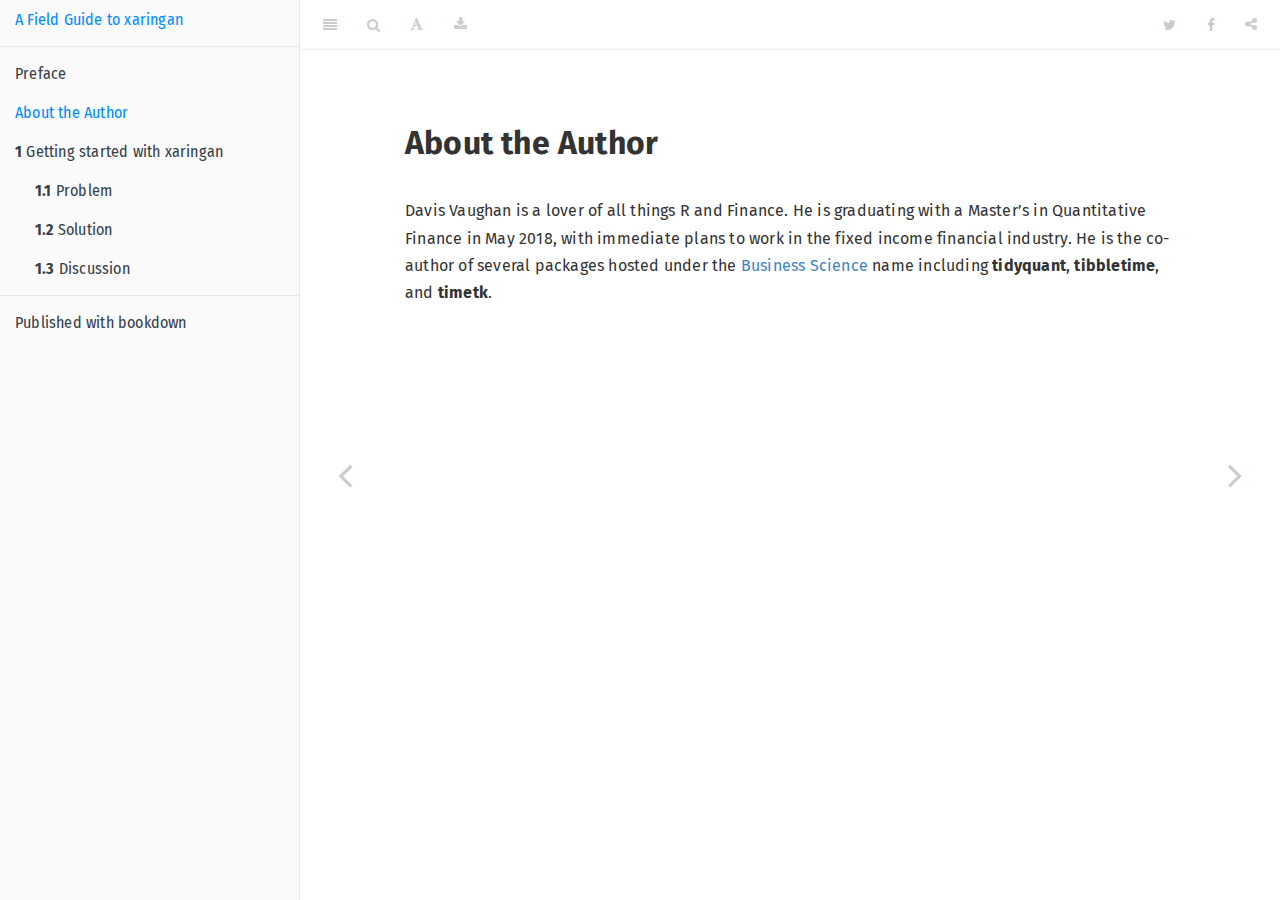
==== _book/about-the-author.html @ cc8a821d "Initial commit" ====
<!DOCTYPE html>
<html >

<head>

  <meta charset="UTF-8">
  <meta http-equiv="X-UA-Compatible" content="IE=edge">
  <title>A Field Guide to xaringan</title>
  <meta name="description" content="Intro">
  <meta name="generator" content="bookdown 0.7.8 and GitBook 2.6.7">

  <meta property="og:title" content="A Field Guide to xaringan" />
  <meta property="og:type" content="book" />
  
  
  <meta property="og:description" content="Intro" />
  

  <meta name="twitter:card" content="summary" />
  <meta name="twitter:title" content="A Field Guide to xaringan" />
  
  <meta name="twitter:description" content="Intro" />
  

<meta name="author" content="Davis Vaughan">


<meta name="date" content="2018-05-05">

  <meta name="viewport" content="width=device-width, initial-scale=1">
  <meta name="apple-mobile-web-app-capable" content="yes">
  <meta name="apple-mobile-web-app-status-bar-style" content="black">
  
  
<link rel="prev" href="index.html">
<link rel="next" href="getting-started-with-xaringan.html">
<script src="libs/jquery-2.2.3/jquery.min.js"></script>
<link href="libs/gitbook-2.6.7/css/style.css" rel="stylesheet" />
<link href="libs/gitbook-2.6.7/css/plugin-bookdown.css" rel="stylesheet" />
<link href="libs/gitbook-2.6.7/css/plugin-highlight.css" rel="stylesheet" />
<link href="libs/gitbook-2.6.7/css/plugin-search.css" rel="stylesheet" />
<link href="libs/gitbook-2.6.7/css/plugin-fontsettings.css" rel="stylesheet" />










<link rel="stylesheet" href="style.css" type="text/css" />
</head>

<body>



  <div class="book without-animation with-summary font-size-2 font-family-1" data-basepath=".">

    <div class="book-summary">
      <nav role="navigation">

<ul class="summary">
<li><a href="./">A Field Guide to xaringan</a></li>

<li class="divider"></li>
<li class="chapter" data-level="" data-path="index.html"><a href="index.html"><i class="fa fa-check"></i>Preface</a></li>
<li class="chapter" data-level="" data-path="about-the-author.html"><a href="about-the-author.html"><i class="fa fa-check"></i>About the Author</a></li>
<li class="chapter" data-level="1" data-path="getting-started-with-xaringan.html"><a href="getting-started-with-xaringan.html"><i class="fa fa-check"></i><b>1</b> Getting started with xaringan</a><ul>
<li class="chapter" data-level="1.1" data-path="getting-started-with-xaringan.html"><a href="getting-started-with-xaringan.html#problem"><i class="fa fa-check"></i><b>1.1</b> Problem</a></li>
<li class="chapter" data-level="1.2" data-path="getting-started-with-xaringan.html"><a href="getting-started-with-xaringan.html#solution"><i class="fa fa-check"></i><b>1.2</b> Solution</a></li>
<li class="chapter" data-level="1.3" data-path="getting-started-with-xaringan.html"><a href="getting-started-with-xaringan.html#discussion"><i class="fa fa-check"></i><b>1.3</b> Discussion</a></li>
</ul></li>
<li class="divider"></li>
<li><a href="https://github.com/rstudio/bookdown" target="blank">Published with bookdown</a></li>

</ul>

      </nav>
    </div>

    <div class="book-body">
      <div class="body-inner">
        <div class="book-header" role="navigation">
          <h1>
            <i class="fa fa-circle-o-notch fa-spin"></i><a href="./">A Field Guide to xaringan</a>
          </h1>
        </div>

        <div class="page-wrapper" tabindex="-1" role="main">
          <div class="page-inner">

            <section class="normal" id="section-">
<div id="about-the-author" class="section level1 unnumbered">
<h1>About the Author</h1>
<p>Davis Vaughan is a lover of all things R and Finance. He is graduating with a Master’s
in Quantitative Finance in May 2018, with immediate plans to work in the
fixed income financial industry. He is the co-author of several packages hosted
under the <a href="http://www.business-science.io/">Business Science</a> name including
<strong>tidyquant</strong>, <strong>tibbletime</strong>, and <strong>timetk</strong>.</p>

</div>
            </section>

          </div>
        </div>
      </div>
<a href="index.html" class="navigation navigation-prev " aria-label="Previous page"><i class="fa fa-angle-left"></i></a>
<a href="getting-started-with-xaringan.html" class="navigation navigation-next " aria-label="Next page"><i class="fa fa-angle-right"></i></a>
    </div>
  </div>
<script src="libs/gitbook-2.6.7/js/app.min.js"></script>
<script src="libs/gitbook-2.6.7/js/lunr.js"></script>
<script src="libs/gitbook-2.6.7/js/plugin-search.js"></script>
<script src="libs/gitbook-2.6.7/js/plugin-sharing.js"></script>
<script src="libs/gitbook-2.6.7/js/plugin-fontsettings.js"></script>
<script src="libs/gitbook-2.6.7/js/plugin-bookdown.js"></script>
<script src="libs/gitbook-2.6.7/js/jquery.highlight.js"></script>
<script>
gitbook.require(["gitbook"], function(gitbook) {
gitbook.start({
"sharing": {
"github": false,
"facebook": true,
"twitter": true,
"google": false,
"linkedin": false,
"weibo": false,
"instapper": false,
"vk": false,
"all": ["facebook", "google", "twitter", "linkedin", "weibo", "instapaper"]
},
"fontsettings": {
"theme": "white",
"family": "sans",
"size": 2
},
"edit": {
"link": null,
"text": null
},
"download": ["xaringanrecipes.pdf", "xaringanrecipes.epub"],
"toc": {
"collapse": "subsection"
}
});
});
</script>

</body>

</html>
---- _book/libs/gitbook-2.6.7/css/style.css ----
/*! normalize.css v2.1.0 | MIT License | git.io/normalize */img,legend{border:0}*,.fa{-webkit-font-smoothing:antialiased}.fa-ul>li,sub,sup{position:relative}.book .book-body .page-wrapper .page-inner section.normal hr:after,.book-langs-index .inner .languages:after,.buttons:after,.dropdown-menu .buttons:after{clear:both}body,html{-ms-text-size-adjust:100%;-webkit-text-size-adjust:100%}article,aside,details,figcaption,figure,footer,header,hgroup,main,nav,section,summary{display:block}audio,canvas,video{display:inline-block}.hidden,[hidden]{display:none}audio:not([controls]){display:none;height:0}html{font-family:sans-serif}body,figure{margin:0}a:focus{outline:dotted thin}a:active,a:hover{outline:0}h1{font-size:2em;margin:.67em 0}abbr[title]{border-bottom:1px dotted}b,strong{font-weight:700}dfn{font-style:italic}hr{-moz-box-sizing:content-box;box-sizing:content-box;height:0}mark{background:#ff0;color:#000}code,kbd,pre,samp{font-family:monospace,serif;font-size:1em}pre{white-space:pre-wrap}q{quotes:"\201C" "\201D" "\2018" "\2019"}small{font-size:80%}sub,sup{font-size:75%;line-height:0;vertical-align:baseline}sup{top:-.5em}sub{bottom:-.25em}svg:not(:root){overflow:hidden}fieldset{border:1px solid silver;margin:0 2px;padding:.35em .625em .75em}legend{padding:0}button,input,select,textarea{font-family:inherit;font-size:100%;margin:0}button,input{line-height:normal}button,select{text-transform:none}button,html input[type=button],input[type=reset],input[type=submit]{-webkit-appearance:button;cursor:pointer}button[disabled],html input[disabled]{cursor:default}input[type=checkbox],input[type=radio]{box-sizing:border-box;padding:0}input[type=search]{-webkit-appearance:textfield;-moz-box-sizing:content-box;-webkit-box-sizing:content-box;box-sizing:content-box}input[type=search]::-webkit-search-cancel-button{margin-right:10px;}button::-moz-focus-inner,input::-moz-focus-inner{border:0;padding:0}textarea{overflow:auto;vertical-align:top}table{border-collapse:collapse;border-spacing:0}/*!
 * Preboot v2
 *
 * Open sourced under MIT license by @mdo.
 * Some variables and mixins from Bootstrap (Apache 2 license).
 */.link-inherit,.link-inherit:focus,.link-inherit:hover{color:inherit}.fa,.fa-stack{display:inline-block}/*!
 *  Font Awesome 4.1.0 by @davegandy - http://fontawesome.io - @fontawesome
 *  License - http://fontawesome.io/license (Font: SIL OFL 1.1, CSS: MIT License)
 */@font-face{font-family:FontAwesome;src:url(./fontawesome/fontawesome-webfont.ttf?v=4.1.0) format('truetype');font-weight:400;font-style:normal}.fa{font-family:FontAwesome;font-style:normal;font-weight:400;line-height:1;-moz-osx-font-smoothing:grayscale}.book .book-header,.book .book-summary{font-family:"Helvetica Neue",Helvetica,Arial,sans-serif}.fa-lg{font-size:1.33333333em;line-height:.75em;vertical-align:-15%}.fa-2x{font-size:2em}.fa-3x{font-size:3em}.fa-4x{font-size:4em}.fa-5x{font-size:5em}.fa-fw{width:1.28571429em;text-align:center}.fa-ul{padding-left:0;margin-left:2.14285714em;list-style-type:none}.fa-li{position:absolute;left:-2.14285714em;width:2.14285714em;top:.14285714em;text-align:center}.fa-li.fa-lg{left:-1.85714286em}.fa-border{padding:.2em .25em .15em;border:.08em solid #eee;border-radius:.1em}.pull-right{float:right}.pull-left{float:left}.fa.pull-left{margin-right:.3em}.fa.pull-right{margin-left:.3em}.fa-spin{-webkit-animation:spin 2s infinite linear;-moz-animation:spin 2s infinite linear;-o-animation:spin 2s infinite linear;animation:spin 2s infinite linear}@-moz-keyframes spin{0%{-moz-transform:rotate(0)}100%{-moz-transform:rotate(359deg)}}@-webkit-keyframes spin{0%{-webkit-transform:rotate(0)}100%{-webkit-transform:rotate(359deg)}}@-o-keyframes spin{0%{-o-transform:rotate(0)}100%{-o-transform:rotate(359deg)}}@keyframes spin{0%{-webkit-transform:rotate(0);transform:rotate(0)}100%{-webkit-transform:rotate(359deg);transform:rotate(359deg)}}.fa-rotate-90{filter:progid:DXImageTransform.Microsoft.BasicImage(rotation=1);-webkit-transform:rotate(90deg);-moz-transform:rotate(90deg);-ms-transform:rotate(90deg);-o-transform:rotate(90deg);transform:rotate(90deg)}.fa-rotate-180{filter:progid:DXImageTransform.Microsoft.BasicImage(rotation=2);-webkit-transform:rotate(180deg);-moz-transform:rotate(180deg);-ms-transform:rotate(180deg);-o-transform:rotate(180deg);transform:rotate(180deg)}.fa-rotate-270{filter:progid:DXImageTransform.Microsoft.BasicImage(rotation=3);-webkit-transform:rotate(270deg);-moz-transform:rotate(270deg);-ms-transform:rotate(270deg);-o-transform:rotate(270deg);transform:rotate(270deg)}.fa-flip-horizontal{filter:progid:DXImageTransform.Microsoft.BasicImage(rotation=0, mirror=1);-webkit-transform:scale(-1,1);-moz-transform:scale(-1,1);-ms-transform:scale(-1,1);-o-transform:scale(-1,1);transform:scale(-1,1)}.fa-flip-vertical{filter:progid:DXImageTransform.Microsoft.BasicImage(rotation=2, mirror=1);-webkit-transform:scale(1,-1);-moz-transform:scale(1,-1);-ms-transform:scale(1,-1);-o-transform:scale(1,-1);transform:scale(1,-1)}.fa-stack{position:relative;width:2em;height:2em;line-height:2em;vertical-align:middle}.fa-stack-1x,.fa-stack-2x{position:absolute;left:0;width:100%;text-align:center}.fa-stack-1x{line-height:inherit}.fa-stack-2x{font-size:2em}.fa-inverse{color:#fff}.fa-glass:before{content:"\f000"}.fa-music:before{content:"\f001"}.fa-search:before{content:"\f002"}.fa-envelope-o:before{content:"\f003"}.fa-heart:before{content:"\f004"}.fa-star:before{content:"\f005"}.fa-star-o:before{content:"\f006"}.fa-user:before{content:"\f007"}.fa-film:before{content:"\f008"}.fa-th-large:before{content:"\f009"}.fa-th:before{content:"\f00a"}.fa-th-list:before{content:"\f00b"}.fa-check:before{content:"\f00c"}.fa-times:before{content:"\f00d"}.fa-search-plus:before{content:"\f00e"}.fa-search-minus:before{content:"\f010"}.fa-power-off:before{content:"\f011"}.fa-signal:before{content:"\f012"}.fa-cog:before,.fa-gear:before{content:"\f013"}.fa-trash-o:before{content:"\f014"}.fa-home:before{content:"\f015"}.fa-file-o:before{content:"\f016"}.fa-clock-o:before{content:"\f017"}.fa-road:before{content:"\f018"}.fa-download:before{content:"\f019"}.fa-arrow-circle-o-down:before{content:"\f01a"}.fa-arrow-circle-o-up:before{content:"\f01b"}.fa-inbox:before{content:"\f01c"}.fa-play-circle-o:before{content:"\f01d"}.fa-repeat:before,.fa-rotate-right:before{content:"\f01e"}.fa-refresh:before{content:"\f021"}.fa-list-alt:before{content:"\f022"}.fa-lock:before{content:"\f023"}.fa-flag:before{content:"\f024"}.fa-headphones:before{content:"\f025"}.fa-volume-off:before{content:"\f026"}.fa-volume-down:before{content:"\f027"}.fa-volume-up:before{content:"\f028"}.fa-qrcode:before{content:"\f029"}.fa-barcode:before{content:"\f02a"}.fa-tag:before{content:"\f02b"}.fa-tags:before{content:"\f02c"}.fa-book:before{content:"\f02d"}.fa-bookmark:before{content:"\f02e"}.fa-print:before{content:"\f02f"}.fa-camera:before{content:"\f030"}.fa-font:before{content:"\f031"}.fa-bold:before{content:"\f032"}.fa-italic:before{content:"\f033"}.fa-text-height:before{content:"\f034"}.fa-text-width:before{content:"\f035"}.fa-align-left:before{content:"\f036"}.fa-align-center:before{content:"\f037"}.fa-align-right:before{content:"\f038"}.fa-align-justify:before{content:"\f039"}.fa-list:before{content:"\f03a"}.fa-dedent:before,.fa-outdent:before{content:"\f03b"}.fa-indent:before{content:"\f03c"}.fa-video-camera:before{content:"\f03d"}.fa-image:before,.fa-photo:before,.fa-picture-o:before{content:"\f03e"}.fa-pencil:before{content:"\f040"}.fa-map-marker:before{content:"\f041"}.fa-adjust:before{content:"\f042"}.fa-tint:before{content:"\f043"}.fa-edit:before,.fa-pencil-square-o:before{content:"\f044"}.fa-share-square-o:before{content:"\f045"}.fa-check-square-o:before{content:"\f046"}.fa-arrows:before{content:"\f047"}.fa-step-backward:before{content:"\f048"}.fa-fast-backward:before{content:"\f049"}.fa-backward:before{content:"\f04a"}.fa-play:before{content:"\f04b"}.fa-pause:before{content:"\f04c"}.fa-stop:before{content:"\f04d"}.fa-forward:before{content:"\f04e"}.fa-fast-forward:before{content:"\f050"}.fa-step-forward:before{content:"\f051"}.fa-eject:before{content:"\f052"}.fa-chevron-left:before{content:"\f053"}.fa-chevron-right:before{content:"\f054"}.fa-plus-circle:before{content:"\f055"}.fa-minus-circle:before{content:"\f056"}.fa-times-circle:before{content:"\f057"}.fa-check-circle:before{content:"\f058"}.fa-question-circle:before{content:"\f059"}.fa-info-circle:before{content:"\f05a"}.fa-crosshairs:before{content:"\f05b"}.fa-times-circle-o:before{content:"\f05c"}.fa-check-circle-o:before{content:"\f05d"}.fa-ban:before{content:"\f05e"}.fa-arrow-left:before{content:"\f060"}.fa-arrow-right:before{content:"\f061"}.fa-arrow-up:before{content:"\f062"}.fa-arrow-down:before{content:"\f063"}.fa-mail-forward:before,.fa-share:before{content:"\f064"}.fa-expand:before{content:"\f065"}.fa-compress:before{content:"\f066"}.fa-plus:before{content:"\f067"}.fa-minus:before{content:"\f068"}.fa-asterisk:before{content:"\f069"}.fa-exclamation-circle:before{content:"\f06a"}.fa-gift:before{content:"\f06b"}.fa-leaf:before{content:"\f06c"}.fa-fire:before{content:"\f06d"}.fa-eye:before{content:"\f06e"}.fa-eye-slash:before{content:"\f070"}.fa-exclamation-triangle:before,.fa-warning:before{content:"\f071"}.fa-plane:before{content:"\f072"}.fa-calendar:before{content:"\f073"}.fa-random:before{content:"\f074"}.fa-comment:before{content:"\f075"}.fa-magnet:before{content:"\f076"}.fa-chevron-up:before{content:"\f077"}.fa-chevron-down:before{content:"\f078"}.fa-retweet:before{content:"\f079"}.fa-shopping-cart:before{content:"\f07a"}.fa-folder:before{content:"\f07b"}.fa-folder-open:before{content:"\f07c"}.fa-arrows-v:before{content:"\f07d"}.fa-arrows-h:before{content:"\f07e"}.fa-bar-chart-o:before{content:"\f080"}.fa-twitter-square:before{content:"\f081"}.fa-facebook-square:before{content:"\f082"}.fa-camera-retro:before{content:"\f083"}.fa-key:before{content:"\f084"}.fa-cogs:before,.fa-gears:before{content:"\f085"}.fa-comments:before{content:"\f086"}.fa-thumbs-o-up:before{content:"\f087"}.fa-thumbs-o-down:before{content:"\f088"}.fa-star-half:before{content:"\f089"}.fa-heart-o:before{content:"\f08a"}.fa-sign-out:before{content:"\f08b"}.fa-linkedin-square:before{content:"\f08c"}.fa-thumb-tack:before{content:"\f08d"}.fa-external-link:before{content:"\f08e"}.fa-sign-in:before{content:"\f090"}.fa-trophy:before{content:"\f091"}.fa-github-square:before{content:"\f092"}.fa-upload:before{content:"\f093"}.fa-lemon-o:before{content:"\f094"}.fa-phone:before{content:"\f095"}.fa-square-o:before{content:"\f096"}.fa-bookmark-o:before{content:"\f097"}.fa-phone-square:before{content:"\f098"}.fa-twitter:before{content:"\f099"}.fa-facebook:before{content:"\f09a"}.fa-github:before{content:"\f09b"}.fa-unlock:before{content:"\f09c"}.fa-credit-card:before{content:"\f09d"}.fa-rss:before{content:"\f09e"}.fa-hdd-o:before{content:"\f0a0"}.fa-bullhorn:before{content:"\f0a1"}.fa-bell:before{content:"\f0f3"}.fa-certificate:before{content:"\f0a3"}.fa-hand-o-right:before{content:"\f0a4"}.fa-hand-o-left:before{content:"\f0a5"}.fa-hand-o-up:before{content:"\f0a6"}.fa-hand-o-down:before{content:"\f0a7"}.fa-arrow-circle-left:before{content:"\f0a8"}.fa-arrow-circle-right:before{content:"\f0a9"}.fa-arrow-circle-up:before{content:"\f0aa"}.fa-arrow-circle-down:before{content:"\f0ab"}.fa-globe:before{content:"\f0ac"}.fa-wrench:before{content:"\f0ad"}.fa-tasks:before{content:"\f0ae"}.fa-filter:before{content:"\f0b0"}.fa-briefcase:before{content:"\f0b1"}.fa-arrows-alt:before{content:"\f0b2"}.fa-group:before,.fa-users:before{content:"\f0c0"}.fa-chain:before,.fa-link:before{content:"\f0c1"}.fa-cloud:before{content:"\f0c2"}.fa-flask:before{content:"\f0c3"}.fa-cut:before,.fa-scissors:before{content:"\f0c4"}.fa-copy:before,.fa-files-o:before{content:"\f0c5"}.fa-paperclip:before{content:"\f0c6"}.fa-floppy-o:before,.fa-save:before{content:"\f0c7"}.fa-square:before{content:"\f0c8"}.fa-bars:before,.fa-navicon:before,.fa-reorder:before{content:"\f0c9"}.fa-list-ul:before{content:"\f0ca"}.fa-list-ol:before{content:"\f0cb"}.fa-strikethrough:before{content:"\f0cc"}.fa-underline:before{content:"\f0cd"}.fa-table:before{content:"\f0ce"}.fa-magic:before{content:"\f0d0"}.fa-truck:before{content:"\f0d1"}.fa-pinterest:before{content:"\f0d2"}.fa-pinterest-square:before{content:"\f0d3"}.fa-google-plus-square:before{content:"\f0d4"}.fa-google-plus:before{content:"\f0d5"}.fa-money:before{content:"\f0d6"}.fa-caret-down:before{content:"\f0d7"}.fa-caret-up:before{content:"\f0d8"}.fa-caret-left:before{content:"\f0d9"}.fa-caret-right:before{content:"\f0da"}.fa-columns:before{content:"\f0db"}.fa-sort:before,.fa-unsorted:before{content:"\f0dc"}.fa-sort-desc:before,.fa-sort-down:before{content:"\f0dd"}.fa-sort-asc:before,.fa-sort-up:before{content:"\f0de"}.fa-envelope:before{content:"\f0e0"}.fa-linkedin:before{content:"\f0e1"}.fa-rotate-left:before,.fa-undo:before{content:"\f0e2"}.fa-gavel:before,.fa-legal:before{content:"\f0e3"}.fa-dashboard:before,.fa-tachometer:before{content:"\f0e4"}.fa-comment-o:before{content:"\f0e5"}.fa-comments-o:before{content:"\f0e6"}.fa-bolt:before,.fa-flash:before{content:"\f0e7"}.fa-sitemap:before{content:"\f0e8"}.fa-umbrella:before{content:"\f0e9"}.fa-clipboard:before,.fa-paste:before{content:"\f0ea"}.fa-lightbulb-o:before{content:"\f0eb"}.fa-exchange:before{content:"\f0ec"}.fa-cloud-download:before{content:"\f0ed"}.fa-cloud-upload:before{content:"\f0ee"}.fa-user-md:before{content:"\f0f0"}.fa-stethoscope:before{content:"\f0f1"}.fa-suitcase:before{content:"\f0f2"}.fa-bell-o:before{content:"\f0a2"}.fa-coffee:before{content:"\f0f4"}.fa-cutlery:before{content:"\f0f5"}.fa-file-text-o:before{content:"\f0f6"}.fa-building-o:before{content:"\f0f7"}.fa-hospital-o:before{content:"\f0f8"}.fa-ambulance:before{content:"\f0f9"}.fa-medkit:before{content:"\f0fa"}.fa-fighter-jet:before{content:"\f0fb"}.fa-beer:before{content:"\f0fc"}.fa-h-square:before{content:"\f0fd"}.fa-plus-square:before{content:"\f0fe"}.fa-angle-double-left:before{content:"\f100"}.fa-angle-double-right:before{content:"\f101"}.fa-angle-double-up:before{content:"\f102"}.fa-angle-double-down:before{content:"\f103"}.fa-angle-left:before{content:"\f104"}.fa-angle-right:before{content:"\f105"}.fa-angle-up:before{content:"\f106"}.fa-angle-down:before{content:"\f107"}.fa-desktop:before{content:"\f108"}.fa-laptop:before{content:"\f109"}.fa-tablet:before{content:"\f10a"}.fa-mobile-phone:before,.fa-mobile:before{content:"\f10b"}.fa-circle-o:before{content:"\f10c"}.fa-quote-left:before{content:"\f10d"}.fa-quote-right:before{content:"\f10e"}.fa-spinner:before{content:"\f110"}.fa-circle:before{content:"\f111"}.fa-mail-reply:before,.fa-reply:before{content:"\f112"}.fa-github-alt:before{content:"\f113"}.fa-folder-o:before{content:"\f114"}.fa-folder-open-o:before{content:"\f115"}.fa-smile-o:before{content:"\f118"}.fa-frown-o:before{content:"\f119"}.fa-meh-o:before{content:"\f11a"}.fa-gamepad:before{content:"\f11b"}.fa-keyboard-o:before{content:"\f11c"}.fa-flag-o:before{content:"\f11d"}.fa-flag-checkered:before{content:"\f11e"}.fa-terminal:before{content:"\f120"}.fa-code:before{content:"\f121"}.fa-mail-reply-all:before,.fa-reply-all:before{content:"\f122"}.fa-star-half-empty:before,.fa-star-half-full:before,.fa-star-half-o:before{content:"\f123"}.fa-location-arrow:before{content:"\f124"}.fa-crop:before{content:"\f125"}.fa-code-fork:before{content:"\f126"}.fa-chain-broken:before,.fa-unlink:before{content:"\f127"}.fa-question:before{content:"\f128"}.fa-info:before{content:"\f129"}.fa-exclamation:before{content:"\f12a"}.fa-superscript:before{content:"\f12b"}.fa-subscript:before{content:"\f12c"}.fa-eraser:before{content:"\f12d"}.fa-puzzle-piece:before{content:"\f12e"}.fa-microphone:before{content:"\f130"}.fa-microphone-slash:before{content:"\f131"}.fa-shield:before{content:"\f132"}.fa-calendar-o:before{content:"\f133"}.fa-fire-extinguisher:before{content:"\f134"}.fa-rocket:before{content:"\f135"}.fa-maxcdn:before{content:"\f136"}.fa-chevron-circle-left:before{content:"\f137"}.fa-chevron-circle-right:before{content:"\f138"}.fa-chevron-circle-up:before{content:"\f139"}.fa-chevron-circle-down:before{content:"\f13a"}.fa-html5:before{content:"\f13b"}.fa-css3:before{content:"\f13c"}.fa-anchor:before{content:"\f13d"}.fa-unlock-alt:before{content:"\f13e"}.fa-bullseye:before{content:"\f140"}.fa-ellipsis-h:before{content:"\f141"}.fa-ellipsis-v:before{content:"\f142"}.fa-rss-square:before{content:"\f143"}.fa-play-circle:before{content:"\f144"}.fa-ticket:before{content:"\f145"}.fa-minus-square:before{content:"\f146"}.fa-minus-square-o:before{content:"\f147"}.fa-level-up:before{content:"\f148"}.fa-level-down:before{content:"\f149"}.fa-check-square:before{content:"\f14a"}.fa-pencil-square:before{content:"\f14b"}.fa-external-link-square:before{content:"\f14c"}.fa-share-square:before{content:"\f14d"}.fa-compass:before{content:"\f14e"}.fa-caret-square-o-down:before,.fa-toggle-down:before{content:"\f150"}.fa-caret-square-o-up:before,.fa-toggle-up:before{content:"\f151"}.fa-caret-square-o-right:before,.fa-toggle-right:before{content:"\f152"}.fa-eur:before,.fa-euro:before{content:"\f153"}.fa-gbp:before{content:"\f154"}.fa-dollar:before,.fa-usd:before{content:"\f155"}.fa-inr:before,.fa-rupee:before{content:"\f156"}.fa-cny:before,.fa-jpy:before,.fa-rmb:before,.fa-yen:before{content:"\f157"}.fa-rouble:before,.fa-rub:before,.fa-ruble:before{content:"\f158"}.fa-krw:before,.fa-won:before{content:"\f159"}.fa-bitcoin:before,.fa-btc:before{content:"\f15a"}.fa-file:before{content:"\f15b"}.fa-file-text:before{content:"\f15c"}.fa-sort-alpha-asc:before{content:"\f15d"}.fa-sort-alpha-desc:before{content:"\f15e"}.fa-sort-amount-asc:before{content:"\f160"}.fa-sort-amount-desc:before{content:"\f161"}.fa-sort-numeric-asc:before{content:"\f162"}.fa-sort-numeric-desc:before{content:"\f163"}.fa-thumbs-up:before{content:"\f164"}.fa-thumbs-down:before{content:"\f165"}.fa-youtube-square:before{content:"\f166"}.fa-youtube:before{content:"\f167"}.fa-xing:before{content:"\f168"}.fa-xing-square:before{content:"\f169"}.fa-youtube-play:before{content:"\f16a"}.fa-dropbox:before{content:"\f16b"}.fa-stack-overflow:before{content:"\f16c"}.fa-instagram:before{content:"\f16d"}.fa-flickr:before{content:"\f16e"}.fa-adn:before{content:"\f170"}.fa-bitbucket:before{content:"\f171"}.fa-bitbucket-square:before{content:"\f172"}.fa-tumblr:before{content:"\f173"}.fa-tumblr-square:before{content:"\f174"}.fa-long-arrow-down:before{content:"\f175"}.fa-long-arrow-up:before{content:"\f176"}.fa-long-arrow-left:before{content:"\f177"}.fa-long-arrow-right:before{content:"\f178"}.fa-apple:before{content:"\f179"}.fa-windows:before{content:"\f17a"}.fa-android:before{content:"\f17b"}.fa-linux:before{content:"\f17c"}.fa-dribbble:before{content:"\f17d"}.fa-skype:before{content:"\f17e"}.fa-foursquare:before{content:"\f180"}.fa-trello:before{content:"\f181"}.fa-female:before{content:"\f182"}.fa-male:before{content:"\f183"}.fa-gittip:before{content:"\f184"}.fa-sun-o:before{content:"\f185"}.fa-moon-o:before{content:"\f186"}.fa-archive:before{content:"\f187"}.fa-bug:before{content:"\f188"}.fa-vk:before{content:"\f189"}.fa-weibo:before{content:"\f18a"}.fa-renren:before{content:"\f18b"}.fa-pagelines:before{content:"\f18c"}.fa-stack-exchange:before{content:"\f18d"}.fa-arrow-circle-o-right:before{content:"\f18e"}.fa-arrow-circle-o-left:before{content:"\f190"}.fa-caret-square-o-left:before,.fa-toggle-left:before{content:"\f191"}.fa-dot-circle-o:before{content:"\f192"}.fa-wheelchair:before{content:"\f193"}.fa-vimeo-square:before{content:"\f194"}.fa-try:before,.fa-turkish-lira:before{content:"\f195"}.fa-plus-square-o:before{content:"\f196"}.fa-space-shuttle:before{content:"\f197"}.fa-slack:before{content:"\f198"}.fa-envelope-square:before{content:"\f199"}.fa-wordpress:before{content:"\f19a"}.fa-openid:before{content:"\f19b"}.fa-bank:before,.fa-institution:before,.fa-university:before{content:"\f19c"}.fa-graduation-cap:before,.fa-mortar-board:before{content:"\f19d"}.fa-yahoo:before{content:"\f19e"}.fa-google:before{content:"\f1a0"}.fa-reddit:before{content:"\f1a1"}.fa-reddit-square:before{content:"\f1a2"}.fa-stumbleupon-circle:before{content:"\f1a3"}.fa-stumbleupon:before{content:"\f1a4"}.fa-delicious:before{content:"\f1a5"}.fa-digg:before{content:"\f1a6"}.fa-pied-piper-square:before,.fa-pied-piper:before{content:"\f1a7"}.fa-pied-piper-alt:before{content:"\f1a8"}.fa-drupal:before{content:"\f1a9"}.fa-joomla:before{content:"\f1aa"}.fa-language:before{content:"\f1ab"}.fa-fax:before{content:"\f1ac"}.fa-building:before{content:"\f1ad"}.fa-child:before{content:"\f1ae"}.fa-paw:before{content:"\f1b0"}.fa-spoon:before{content:"\f1b1"}.fa-cube:before{content:"\f1b2"}.fa-cubes:before{content:"\f1b3"}.fa-behance:before{content:"\f1b4"}.fa-behance-square:before{content:"\f1b5"}.fa-steam:before{content:"\f1b6"}.fa-steam-square:before{content:"\f1b7"}.fa-recycle:before{content:"\f1b8"}.fa-automobile:before,.fa-car:before{content:"\f1b9"}.fa-cab:before,.fa-taxi:before{content:"\f1ba"}.fa-tree:before{content:"\f1bb"}.fa-spotify:before{content:"\f1bc"}.fa-deviantart:before{content:"\f1bd"}.fa-soundcloud:before{content:"\f1be"}.fa-database:before{content:"\f1c0"}.fa-file-pdf-o:before{content:"\f1c1"}.fa-file-word-o:before{content:"\f1c2"}.fa-file-excel-o:before{content:"\f1c3"}.fa-file-powerpoint-o:before{content:"\f1c4"}.fa-file-image-o:before,.fa-file-photo-o:before,.fa-file-picture-o:before{content:"\f1c5"}.fa-file-archive-o:before,.fa-file-zip-o:before{content:"\f1c6"}.fa-file-audio-o:before,.fa-file-sound-o:before{content:"\f1c7"}.fa-file-movie-o:before,.fa-file-video-o:before{content:"\f1c8"}.fa-file-code-o:before{content:"\f1c9"}.fa-vine:before{content:"\f1ca"}.fa-codepen:before{content:"\f1cb"}.fa-jsfiddle:before{content:"\f1cc"}.fa-life-bouy:before,.fa-life-ring:before,.fa-life-saver:before,.fa-support:before{content:"\f1cd"}.fa-circle-o-notch:before{content:"\f1ce"}.fa-ra:before,.fa-rebel:before{content:"\f1d0"}.fa-empire:before,.fa-ge:before{content:"\f1d1"}.fa-git-square:before{content:"\f1d2"}.fa-git:before{content:"\f1d3"}.fa-hacker-news:before{content:"\f1d4"}.fa-tencent-weibo:before{content:"\f1d5"}.fa-qq:before{content:"\f1d6"}.fa-wechat:before,.fa-weixin:before{content:"\f1d7"}.fa-paper-plane:before,.fa-send:before{content:"\f1d8"}.fa-paper-plane-o:before,.fa-send-o:before{content:"\f1d9"}.fa-history:before{content:"\f1da"}.fa-circle-thin:before{content:"\f1db"}.fa-header:before{content:"\f1dc"}.fa-paragraph:before{content:"\f1dd"}.fa-sliders:before{content:"\f1de"}.fa-share-alt:before{content:"\f1e0"}.fa-share-alt-square:before{content:"\f1e1"}.fa-bomb:before{content:"\f1e2"}.book-langs-index{width:100%;height:100%;padding:40px 0;margin:0;overflow:auto}@media (max-width:600px){.book-langs-index{padding:0}}.book-langs-index .inner{max-width:600px;width:100%;margin:0 auto;padding:30px;background:#fff;border-radius:3px}.book-langs-index .inner h3{margin:0}.book-langs-index .inner .languages{list-style:none;padding:20px 30px;margin-top:20px;border-top:1px solid #eee}.book-langs-index .inner .languages:after,.book-langs-index .inner .languages:before{content:" ";display:table;line-height:0}.book-langs-index .inner .languages li{width:50%;float:left;padding:10px 5px;font-size:16px}@media (max-width:600px){.book-langs-index .inner .languages li{width:100%;max-width:100%}}.book .book-header{overflow:visible;height:50px;padding:0 8px;z-index:2;font-size:.85em;color:#7e888b;background:0 0}.book .book-header .btn{display:block;height:50px;padding:0 15px;border-bottom:none;color:#ccc;text-transform:uppercase;line-height:50px;-webkit-box-shadow:none!important;box-shadow:none!important;position:relative;font-size:14px}.book .book-header .btn:hover{position:relative;text-decoration:none;color:#444;background:0 0}.book .book-header h1{margin:0;font-size:20px;font-weight:200;text-align:center;line-height:50px;opacity:0;padding-left:200px;padding-right:200px;-webkit-transition:opacity .2s ease;-moz-transition:opacity .2s ease;-o-transition:opacity .2s ease;transition:opacity .2s ease;overflow:hidden;text-overflow:ellipsis;white-space:nowrap}.book .book-header h1 a,.book .book-header h1 a:hover{color:inherit;text-decoration:none}@media (max-width:1000px){.book .book-header h1{display:none}}.book .book-header h1 i{display:none}.book .book-header:hover h1{opacity:1}.book.is-loading .book-header h1 i{display:inline-block}.book.is-loading .book-header h1 a{display:none}.dropdown{position:relative}.dropdown-menu{position:absolute;top:100%;left:0;z-index:100;display:none;float:left;min-width:160px;padding:0;margin:2px 0 0;list-style:none;font-size:14px;background-color:#fafafa;border:1px solid rgba(0,0,0,.07);border-radius:1px;-webkit-box-shadow:0 6px 12px rgba(0,0,0,.175);box-shadow:0 6px 12px rgba(0,0,0,.175);background-clip:padding-box}.dropdown-menu.open{display:block}.dropdown-menu.dropdown-left{left:auto;right:4%}.dropdown-menu.dropdown-left .dropdown-caret{right:14px;left:auto}.dropdown-menu .dropdown-caret{position:absolute;top:-8px;left:14px;width:18px;height:10px;float:left;overflow:hidden}.dropdown-menu .dropdown-caret .caret-inner,.dropdown-menu .dropdown-caret .caret-outer{display:inline-block;top:0;border-left:9px solid transparent;border-right:9px solid transparent;position:absolute}.dropdown-menu .dropdown-caret .caret-outer{border-bottom:9px solid rgba(0,0,0,.1);height:auto;left:0;width:auto;margin-left:-1px}.dropdown-menu .dropdown-caret .caret-inner{margin-top:-1px;top:1px;border-bottom:9px solid #fafafa}.dropdown-menu .buttons{border-bottom:1px solid rgba(0,0,0,.07)}.dropdown-menu .buttons:after,.dropdown-menu .buttons:before{content:" ";display:table;line-height:0}.dropdown-menu .buttons:last-child{border-bottom:none}.dropdown-menu .buttons .button{border:0;background-color:transparent;color:#a6a6a6;width:100%;text-align:center;float:left;line-height:1.42857143;padding:8px 4px}.alert,.dropdown-menu .buttons .button:hover{color:#444}.dropdown-menu .buttons .button:focus,.dropdown-menu .buttons .button:hover{outline:0}.dropdown-menu .buttons .button.size-2{width:50%}.dropdown-menu .buttons .button.size-3{width:33%}.alert{padding:15px;margin-bottom:20px;background:#eee;border-bottom:5px solid #ddd}.alert-success{background:#dff0d8;border-color:#d6e9c6;color:#3c763d}.alert-info{background:#d9edf7;border-color:#bce8f1;color:#31708f}.alert-danger{background:#f2dede;border-color:#ebccd1;color:#a94442}.alert-warning{background:#fcf8e3;border-color:#faebcc;color:#8a6d3b}.book .book-summary{position:absolute;top:0;left:-300px;bottom:0;z-index:1;width:300px;color:#364149;background:#fafafa;border-right:1px solid rgba(0,0,0,.07);-webkit-transition:left 250ms ease;-moz-transition:left 250ms ease;-o-transition:left 250ms ease;transition:left 250ms ease}.book .book-summary ul.summary{position:absolute;top:0;left:0;right:0;bottom:0;overflow-y:auto;list-style:none;margin:0;padding:0;-webkit-transition:top .5s ease;-moz-transition:top .5s ease;-o-transition:top .5s ease;transition:top .5s ease}.book .book-summary ul.summary li{list-style:none}.book .book-summary ul.summary li.divider{height:1px;margin:7px 0;overflow:hidden;background:rgba(0,0,0,.07)}.book .book-summary ul.summary li i.fa-check{display:none;position:absolute;right:9px;top:16px;font-size:9px;color:#3c3}.book .book-summary ul.summary li.done>a{color:#364149;font-weight:400}.book .book-summary ul.summary li.done>a i{display:inline}.book .book-summary ul.summary li a,.book .book-summary ul.summary li span{display:block;padding:10px 15px;border-bottom:none;color:#364149;background:0 0;text-overflow:ellipsis;overflow:hidden;white-space:nowrap;position:relative}.book .book-summary ul.summary li span{cursor:not-allowed;opacity:.3;filter:alpha(opacity=30)}.book .book-summary ul.summary li a:hover,.book .book-summary ul.summary li.active>a{color:#008cff;background:0 0;text-decoration:none}.book .book-summary ul.summary li ul{padding-left:20px}@media (max-width:600px){.book .book-summary{width:calc(100% - 60px);bottom:0;left:-100%}}.book.with-summary .book-summary{left:0}.book.without-animation .book-summary{-webkit-transition:none!important;-moz-transition:none!important;-o-transition:none!important;transition:none!important}.book{position:relative;width:100%;height:100%}.book .book-body,.book .book-body .body-inner{position:absolute;top:0;left:0;overflow-y:auto;bottom:0;right:0}.book .book-body{color:#000;background:#fff;-webkit-transition:left 250ms ease;-moz-transition:left 250ms ease;-o-transition:left 250ms ease;transition:left 250ms ease}.book .book-body .page-wrapper{position:relative;outline:0}.book .book-body .page-wrapper .page-inner{max-width:800px;margin:0 auto;padding:20px 0 40px}.book .book-body .page-wrapper .page-inner section{margin:0;padding:5px 15px;background:#fff;border-radius:2px;line-height:1.7;font-size:1.6rem}.book .book-body .page-wrapper .page-inner .btn-group .btn{border-radius:0;background:#eee;border:0}@media (max-width:1240px){.book .book-body{-webkit-transition:-webkit-transform 250ms ease;-moz-transition:-moz-transform 250ms ease;-o-transition:-o-transform 250ms ease;transition:transform 250ms ease;padding-bottom:20px}.book .book-body .body-inner{position:static;min-height:calc(100% - 50px)}}@media (min-width:600px){.book.with-summary .book-body{left:300px}}@media (max-width:600px){.book.with-summary{overflow:hidden}.book.with-summary .book-body{-webkit-transform:translate(calc(100% - 60px),0);-moz-transform:translate(calc(100% - 60px),0);-ms-transform:translate(calc(100% - 60px),0);-o-transform:translate(calc(100% - 60px),0);transform:translate(calc(100% - 60px),0)}}.book.without-animation .book-body{-webkit-transition:none!important;-moz-transition:none!important;-o-transition:none!important;transition:none!important}.buttons:after,.buttons:before{content:" ";display:table;line-height:0}.button{border:0;background:#eee;color:#666;width:100%;text-align:center;float:left;line-height:1.42857143;padding:8px 4px}.button:hover{color:#444}.button:focus,.button:hover{outline:0}.button.size-2{width:50%}.button.size-3{width:33%}.book .book-body .page-wrapper .page-inner section{display:none}.book .book-body .page-wrapper .page-inner section.normal{display:block;word-wrap:break-word;overflow:hidden;color:#333;line-height:1.7;text-size-adjust:100%;-ms-text-size-adjust:100%;-webkit-text-size-adjust:100%;-moz-text-size-adjust:100%}.book .book-body .page-wrapper .page-inner section.normal *{box-sizing:border-box;-webkit-box-sizing:border-box;font-size:inherit}.book .book-body .page-wrapper .page-inner section.normal>:first-child{margin-top:0!important}.book .book-body .page-wrapper .page-inner section.normal>:last-child{margin-bottom:0!important}.book .book-body .page-wrapper .page-inner section.normal blockquote,.book .book-body .page-wrapper .page-inner section.normal code,.book .book-body .page-wrapper .page-inner section.normal figure,.book .book-body .page-wrapper .page-inner section.normal img,.book .book-body .page-wrapper .page-inner section.normal pre,.book .book-body .page-wrapper .page-inner section.normal table,.book .book-body .page-wrapper .page-inner section.normal tr{page-break-inside:avoid}.book .book-body .page-wrapper .page-inner section.normal h2,.book .book-body .page-wrapper .page-inner section.normal h3,.book .book-body .page-wrapper .page-inner section.normal h4,.book .book-body .page-wrapper .page-inner section.normal h5,.book .book-body .page-wrapper .page-inner section.normal p{orphans:3;widows:3}.book .book-body .page-wrapper .page-inner section.normal h1,.book .book-body .page-wrapper .page-inner section.normal h2,.book .book-body .page-wrapper .page-inner section.normal h3,.book .book-body .page-wrapper .page-inner section.normal h4,.book .book-body .page-wrapper .page-inner section.normal h5{page-break-after:avoid}.book .book-body .page-wrapper .page-inner section.normal b,.book .book-body .page-wrapper .page-inner section.normal strong{font-weight:700}.book .book-body .page-wrapper .page-inner section.normal em{font-style:italic}.book .book-body .page-wrapper .page-inner section.normal blockquote,.book .book-body .page-wrapper .page-inner section.normal dl,.book .book-body .page-wrapper .page-inner section.normal ol,.book .book-body .page-wrapper .page-inner section.normal p,.book .book-body .page-wrapper .page-inner section.normal table,.book .book-body .page-wrapper .page-inner section.normal ul{margin-top:0;margin-bottom:.85em}.book .book-body .page-wrapper .page-inner section.normal a{color:#4183c4;text-decoration:none;background:0 0}.book .book-body .page-wrapper .page-inner section.normal a:active,.book .book-body .page-wrapper .page-inner section.normal a:focus,.book .book-body .page-wrapper .page-inner section.normal a:hover{outline:0;text-decoration:underline}.book .book-body .page-wrapper .page-inner section.normal img{border:0;max-width:100%}.book .book-body .page-wrapper .page-inner section.normal hr{height:4px;padding:0;margin:1.7em 0;overflow:hidden;background-color:#e7e7e7;border:none}.book .book-body .page-wrapper .page-inner section.normal hr:after,.book .book-body .page-wrapper .page-inner section.normal hr:before{display:table;content:" "}.book .book-body .page-wrapper .page-inner section.normal h1,.book .book-body .page-wrapper .page-inner section.normal h2,.book .book-body .page-wrapper .page-inner section.normal h3,.book .book-body .page-wrapper .page-inner section.normal h4,.book .book-body .page-wrapper .page-inner section.normal h5,.book .book-body .page-wrapper .page-inner section.normal h6{margin-top:1.275em;margin-bottom:.85em;}.book .book-body .page-wrapper .page-inner section.normal h1{font-size:2em}.book .book-body .page-wrapper .page-inner section.normal h2{font-size:1.75em}.book .book-body .page-wrapper .page-inner section.normal h3{font-size:1.5em}.book .book-body .page-wrapper .page-inner section.normal h4{font-size:1.25em}.book .book-body .page-wrapper .page-inner section.normal h5{font-size:1em}.book .book-body .page-wrapper .page-inner section.normal h6{font-size:1em;color:#777}.book .book-body .page-wrapper .page-inner section.normal code,.book .book-body .page-wrapper .page-inner section.normal pre{font-family:Consolas,"Liberation Mono",Menlo,Courier,monospace;direction:ltr;border:none;color:inherit}.book .book-body .page-wrapper .page-inner section.normal pre{overflow:auto;word-wrap:normal;margin:0 0 1.275em;padding:.85em 1em;background:#f7f7f7}.book .book-body .page-wrapper .page-inner section.normal pre>code{display:inline;max-width:initial;padding:0;margin:0;overflow:initial;line-height:inherit;font-size:.85em;white-space:pre;background:0 0}.book .book-body .page-wrapper .page-inner section.normal pre>code:after,.book .book-body .page-wrapper .page-inner section.normal pre>code:before{content:normal}.book .book-body .page-wrapper .page-inner section.normal code{padding:.2em;margin:0;font-size:.85em;background-color:#f7f7f7}.book .book-body .page-wrapper .page-inner section.normal code:after,.book .book-body .page-wrapper .page-inner section.normal code:before{letter-spacing:-.2em;content:"\00a0"}.book .book-body .page-wrapper .page-inner section.normal table{display:table;width:100%;border-collapse:collapse;border-spacing:0;overflow:auto}.book .book-body .page-wrapper .page-inner section.normal table td,.book .book-body .page-wrapper .page-inner section.normal table th{padding:6px 13px;border:1px solid #ddd}.book .book-body .page-wrapper .page-inner section.normal table tr{background-color:#fff;border-top:1px solid #ccc}.book .book-body .page-wrapper .page-inner section.normal table tr:nth-child(2n){background-color:#f8f8f8}.book .book-body .page-wrapper .page-inner section.normal table th{font-weight:700}.book .book-body .page-wrapper .page-inner section.normal ol,.book .book-body .page-wrapper .page-inner section.normal ul{padding:0 0 0 2em;margin:0 0 .85em}.book .book-body .page-wrapper .page-inner section.normal ol ol,.book .book-body .page-wrapper .page-inner section.normal ol ul,.book .book-body .page-wrapper .page-inner section.normal ul ol,.book .book-body .page-wrapper .page-inner section.normal ul ul{margin-top:0;margin-bottom:0}.book .book-body .page-wrapper .page-inner section.normal ol ol{list-style-type:lower-roman}.book .book-body .page-wrapper .page-inner section.normal blockquote{margin:0 0 .85em;padding:0 15px;opacity:0.75;border-left:4px solid #dcdcdc}.book .book-body .page-wrapper .page-inner section.normal blockquote:first-child{margin-top:0}.book .book-body .page-wrapper .page-inner section.normal blockquote:last-child{margin-bottom:0}.book .book-body .page-wrapper .page-inner section.normal dl{padding:0}.book .book-body .page-wrapper .page-inner section.normal dl dt{padding:0;margin-top:.85em;font-style:italic;font-weight:700}.book .book-body .page-wrapper .page-inner section.normal dl dd{padding:0 .85em;margin-bottom:.85em}.book .book-body .page-wrapper .page-inner section.normal dd{margin-left:0}.book .book-body .page-wrapper .page-inner section.normal .glossary-term{cursor:help;text-decoration:underline}.book .book-body .navigation{position:absolute;top:50px;bottom:0;margin:0;max-width:150px;min-width:90px;display:flex;justify-content:center;align-content:center;flex-direction:column;font-size:40px;color:#ccc;text-align:center;-webkit-transition:all 350ms ease;-moz-transition:all 350ms ease;-o-transition:all 350ms ease;transition:all 350ms ease}.book .book-body .navigation:hover{text-decoration:none;color:#444}.book .book-body .navigation.navigation-next{right:0}.book .book-body .navigation.navigation-prev{left:0}@media (max-width:1240px){.book .book-body .navigation{position:static;top:auto;max-width:50%;width:50%;display:inline-block;float:left}.book .book-body .navigation.navigation-unique{max-width:100%;width:100%}}.book .book-body .page-wrapper .page-inner section.glossary{margin-bottom:40px}.book .book-body .page-wrapper .page-inner section.glossary h2 a,.book .book-body .page-wrapper .page-inner section.glossary h2 a:hover{color:inherit;text-decoration:none}.book .book-body .page-wrapper .page-inner section.glossary .glossary-index{list-style:none;margin:0;padding:0}.book .book-body .page-wrapper .page-inner section.glossary .glossary-index li{display:inline;margin:0 8px;white-space:nowrap}*{-webkit-box-sizing:border-box;-moz-box-sizing:border-box;box-sizing:border-box;-webkit-overflow-scrolling:touch;-webkit-tap-highlight-color:transparent;-webkit-text-size-adjust:none;-webkit-touch-callout:none}a{text-decoration:none}body,html{height:100%}html{font-size:62.5%}body{text-rendering:optimizeLegibility;font-smoothing:antialiased;font-family:"Helvetica Neue",Helvetica,Arial,sans-serif;font-size:14px;letter-spacing:.2px;text-size-adjust:100%}
.book .book-summary ul.summary li a span {display:inline;padding:initial;overflow:visible;cursor:auto;opacity:1;}
---- _book/libs/gitbook-2.6.7/css/plugin-bookdown.css ----
.book .book-header h1 {
  padding-left: 20px;
  padding-right: 20px;
}
.book .book-header.fixed {
  position: fixed;
  right: 0;
  top: 0;
  left: 0;
  border-bottom: 1px solid rgba(0,0,0,.07);
}
span.search-highlight {
  background-color: #ffff88;
}
@media (min-width: 600px) {
  .book.with-summary .book-header.fixed {
    left: 300px;
  }
}
@media (max-width: 1240px) {
  .book .book-body.fixed {
    top: 50px;
  }
  .book .book-body.fixed .body-inner {
    top: auto;
  }
}
@media (max-width: 600px) {
  .book.with-summary .book-header.fixed {
    left: calc(100% - 60px);
    min-width: 300px;
  }
  .book.with-summary .book-body {
    transform: none;
    left: calc(100% - 60px);
    min-width: 300px;
  }
  .book .book-body.fixed {
    top: 0;
  }
}

.book .book-body.fixed .body-inner {
  top: 50px;
}
.book .book-body .page-wrapper .page-inner section.normal sub, .book .book-body .page-wrapper .page-inner section.normal sup {
  font-size: 85%;
}

@media print {
  .book .book-summary, .book .book-body .book-header, .fa {
    display: none !important;
  }
  .book .book-body.fixed {
    left: 0px;
  }
  .book .book-body,.book .book-body .body-inner, .book.with-summary {
    overflow: visible !important;
  }
}
.kable_wrapper {
  border-spacing: 20px 0;
  border-collapse: separate;
  border: none;
  margin: auto;
}
.kable_wrapper > tbody > tr > td {
  vertical-align: top;
}
.book .book-body .page-wrapper .page-inner section.normal table tr.header {
  border-top-width: 2px;
}
.book .book-body .page-wrapper .page-inner section.normal table tr:last-child td {
  border-bottom-width: 2px;
}
.book .book-body .page-wrapper .page-inner section.normal table td, .book .book-body .page-wrapper .page-inner section.normal table th {
  border-left: none;
  border-right: none;
}
.book .book-body .page-wrapper .page-inner section.normal table.kable_wrapper > tbody > tr, .book .book-body .page-wrapper .page-inner section.normal table.kable_wrapper > tbody > tr > td {
  border-top: none;
}
.book .book-body .page-wrapper .page-inner section.normal table.kable_wrapper > tbody > tr:last-child > td {
    border-bottom: none;
}

div.theorem, div.lemma, div.corollary, div.proposition, div.conjecture {
  font-style: italic;
}
span.theorem, span.lemma, span.corollary, span.proposition, span.conjecture {
  font-style: normal;
}
div.proof:after {
  content: "\25a2";
  float: right;
}
.header-section-number {
  padding-right: .5em;
}
---- _book/libs/gitbook-2.6.7/css/plugin-highlight.css ----
.book .book-body .page-wrapper .page-inner section.normal pre,
.book .book-body .page-wrapper .page-inner section.normal code {
  /* http://jmblog.github.com/color-themes-for-google-code-highlightjs */
  /* Tomorrow Comment */
  /* Tomorrow Red */
  /* Tomorrow Orange */
  /* Tomorrow Yellow */
  /* Tomorrow Green */
  /* Tomorrow Aqua */
  /* Tomorrow Blue */
  /* Tomorrow Purple */
}
.book .book-body .page-wrapper .page-inner section.normal pre .hljs-comment,
.book .book-body .page-wrapper .page-inner section.normal code .hljs-comment,
.book .book-body .page-wrapper .page-inner section.normal pre .hljs-title,
.book .book-body .page-wrapper .page-inner section.normal code .hljs-title {
  color: #8e908c;
}
.book .book-body .page-wrapper .page-inner section.normal pre .hljs-variable,
.book .book-body .page-wrapper .page-inner section.normal code .hljs-variable,
.book .book-body .page-wrapper .page-inner section.normal pre .hljs-attribute,
.book .book-body .page-wrapper .page-inner section.normal code .hljs-attribute,
.book .book-body .page-wrapper .page-inner section.normal pre .hljs-tag,
.book .book-body .page-wrapper .page-inner section.normal code .hljs-tag,
.book .book-body .page-wrapper .page-inner section.normal pre .hljs-regexp,
.book .book-body .page-wrapper .page-inner section.normal code .hljs-regexp,
.book .book-body .page-wrapper .page-inner section.normal pre .ruby .hljs-constant,
.book .book-body .page-wrapper .page-inner section.normal code .ruby .hljs-constant,
.book .book-body .page-wrapper .page-inner section.normal pre .xml .hljs-tag .hljs-title,
.book .book-body .page-wrapper .page-inner section.normal code .xml .hljs-tag .hljs-title,
.book .book-body .page-wrapper .page-inner section.normal pre .xml .hljs-pi,
.book .book-body .page-wrapper .page-inner section.normal code .xml .hljs-pi,
.book .book-body .page-wrapper .page-inner section.normal pre .xml .hljs-doctype,
.book .book-body .page-wrapper .page-inner section.normal code .xml .hljs-doctype,
.book .book-body .page-wrapper .page-inner section.normal pre .html .hljs-doctype,
.book .book-body .page-wrapper .page-inner section.normal code .html .hljs-doctype,
.book .book-body .page-wrapper .page-inner section.normal pre .css .hljs-id,
.book .book-body .page-wrapper .page-inner section.normal code .css .hljs-id,
.book .book-body .page-wrapper .page-inner section.normal pre .css .hljs-class,
.book .book-body .page-wrapper .page-inner section.normal code .css .hljs-class,
.book .book-body .page-wrapper .page-inner section.normal pre .css .hljs-pseudo,
.book .book-body .page-wrapper .page-inner section.normal code .css .hljs-pseudo {
  color: #c82829;
}
.book .book-body .page-wrapper .page-inner section.normal pre .hljs-number,
.book .book-body .page-wrapper .page-inner section.normal code .hljs-number,
.book .book-body .page-wrapper .page-inner section.normal pre .hljs-preprocessor,
.book .book-body .page-wrapper .page-inner section.normal code .hljs-preprocessor,
.book .book-body .page-wrapper .page-inner section.normal pre .hljs-pragma,
.book .book-body .page-wrapper .page-inner section.normal code .hljs-pragma,
.book .book-body .page-wrapper .page-inner section.normal pre .hljs-built_in,
.book .book-body .page-wrapper .page-inner section.normal code .hljs-built_in,
.book .book-body .page-wrapper .page-inner section.normal pre .hljs-literal,
.book .book-body .page-wrapper .page-inner section.normal code .hljs-literal,
.book .book-body .page-wrapper .page-inner section.normal pre .hljs-params,
.book .book-body .page-wrapper .page-inner section.normal code .hljs-params,
.book .book-body .page-wrapper .page-inner section.normal pre .hljs-constant,
.book .book-body .page-wrapper .page-inner section.normal code .hljs-constant {
  color: #f5871f;
}
.book .book-body .page-wrapper .page-inner section.normal pre .ruby .hljs-class .hljs-title,
.book .book-body .page-wrapper .page-inner section.normal code .ruby .hljs-class .hljs-title,
.book .book-body .page-wrapper .page-inner section.normal pre .css .hljs-rules .hljs-attribute,
.book .book-body .page-wrapper .page-inner section.normal code .css .hljs-rules .hljs-attribute {
  color: #eab700;
}
.book .book-body .page-wrapper .page-inner section.normal pre .hljs-string,
.book .book-body .page-wrapper .page-inner section.normal code .hljs-string,
.book .book-body .page-wrapper .page-inner section.normal pre .hljs-value,
.book .book-body .page-wrapper .page-inner section.normal code .hljs-value,
.book .book-body .page-wrapper .page-inner section.normal pre .hljs-inheritance,
.book .book-body .page-wrapper .page-inner section.normal code .hljs-inheritance,
.book .book-body .page-wrapper .page-inner section.normal pre .hljs-header,
.book .book-body .page-wrapper .page-inner section.normal code .hljs-header,
.book .book-body .page-wrapper .page-inner section.normal pre .ruby .hljs-symbol,
.book .book-body .page-wrapper .page-inner section.normal code .ruby .hljs-symbol,
.book .book-body .page-wrapper .page-inner section.normal pre .xml .hljs-cdata,
.book .book-body .page-wrapper .page-inner section.normal code .xml .hljs-cdata {
  color: #718c00;
}
.book .book-body .page-wrapper .page-inner section.normal pre .css .hljs-hexcolor,
.book .book-body .page-wrapper .page-inner section.normal code .css .hljs-hexcolor {
  color: #3e999f;
}
.book .book-body .page-wrapper .page-inner section.normal pre .hljs-function,
.book .book-body .page-wrapper .page-inner section.normal code .hljs-function,
.book .book-body .page-wrapper .page-inner section.normal pre .python .hljs-decorator,
.book .book-body .page-wrapper .page-inner section.normal code .python .hljs-decorator,
.book .book-body .page-wrapper .page-inner section.normal pre .python .hljs-title,
.book .book-body .page-wrapper .page-inner section.normal code .python .hljs-title,
.book .book-body .page-wrapper .page-inner section.normal pre .ruby .hljs-function .hljs-title,
.book .book-body .page-wrapper .page-inner section.normal code .ruby .hljs-function .hljs-title,
.book .book-body .page-wrapper .page-inner section.normal pre .ruby .hljs-title .hljs-keyword,
.book .book-body .page-wrapper .page-inner section.normal code .ruby .hljs-title .hljs-keyword,
.book .book-body .page-wrapper .page-inner section.normal pre .perl .hljs-sub,
.book .book-body .page-wrapper .page-inner section.normal code .perl .hljs-sub,
.book .book-body .page-wrapper .page-inner section.normal pre .javascript .hljs-title,
.book .book-body .page-wrapper .page-inner section.normal code .javascript .hljs-title,
.book .book-body .page-wrapper .page-inner section.normal pre .coffeescript .hljs-title,
.book .book-body .page-wrapper .page-inner section.normal code .coffeescript .hljs-title {
  color: #4271ae;
}
.book .book-body .page-wrapper .page-inner section.normal pre .hljs-keyword,
.book .book-body .page-wrapper .page-inner section.normal code .hljs-keyword,
.book .book-body .page-wrapper .page-inner section.normal pre .javascript .hljs-function,
.book .book-body .page-wrapper .page-inner section.normal code .javascript .hljs-function {
  color: #8959a8;
}
.book .book-body .page-wrapper .page-inner section.normal pre .hljs,
.book .book-body .page-wrapper .page-inner section.normal code .hljs {
  display: block;
  background: white;
  color: #4d4d4c;
  padding: 0.5em;
}
.book .book-body .page-wrapper .page-inner section.normal pre .coffeescript .javascript,
.book .book-body .page-wrapper .page-inner section.normal code .coffeescript .javascript,
.book .book-body .page-wrapper .page-inner section.normal pre .javascript .xml,
.book .book-body .page-wrapper .page-inner section.normal code .javascript .xml,
.book .book-body .page-wrapper .page-inner section.normal pre .tex .hljs-formula,
.book .book-body .page-wrapper .page-inner section.normal code .tex .hljs-formula,
.book .book-body .page-wrapper .page-inner section.normal pre .xml .javascript,
.book .book-body .page-wrapper .page-inner section.normal code .xml .javascript,
.book .book-body .page-wrapper .page-inner section.normal pre .xml .vbscript,
.book .book-body .page-wrapper .page-inner section.normal code .xml .vbscript,
.book .book-body .page-wrapper .page-inner section.normal pre .xml .css,
.book .book-body .page-wrapper .page-inner section.normal code .xml .css,
.book .book-body .page-wrapper .page-inner section.normal pre .xml .hljs-cdata,
.book .book-body .page-wrapper .page-inner section.normal code .xml .hljs-cdata {
  opacity: 0.5;
}
.book.color-theme-1 .book-body .page-wrapper .page-inner section.normal pre,
.book.color-theme-1 .book-body .page-wrapper .page-inner section.normal code {
  /*

Orginal Style from ethanschoonover.com/solarized (c) Jeremy Hull <sourdrums@gmail.com>

*/
  /* Solarized Green */
  /* Solarized Cyan */
  /* Solarized Blue */
  /* Solarized Yellow */
  /* Solarized Orange */
  /* Solarized Red */
  /* Solarized Violet */
}
.book.color-theme-1 .book-body .page-wrapper .page-inner section.normal pre .hljs,
.book.color-theme-1 .book-body .page-wrapper .page-inner section.normal code .hljs {
  display: block;
  padding: 0.5em;
  background: #fdf6e3;
  color: #657b83;
}
.book.color-theme-1 .book-body .page-wrapper .page-inner section.normal pre .hljs-comment,
.book.color-theme-1 .book-body .page-wrapper .page-inner section.normal code .hljs-comment,
.book.color-theme-1 .book-body .page-wrapper .page-inner section.normal pre .hljs-template_comment,
.book.color-theme-1 .book-body .page-wrapper .page-inner section.normal code .hljs-template_comment,
.book.color-theme-1 .book-body .page-wrapper .page-inner section.normal pre .diff .hljs-header,
.book.color-theme-1 .book-body .page-wrapper .page-inner section.normal code .diff .hljs-header,
.book.color-theme-1 .book-body .page-wrapper .page-inner section.normal pre .hljs-doctype,
.book.color-theme-1 .book-body .page-wrapper .page-inner section.normal code .hljs-doctype,
.book.color-theme-1 .book-body .page-wrapper .page-inner section.normal pre .hljs-pi,
.book.color-theme-1 .book-body .page-wrapper .page-inner section.normal code .hljs-pi,
.book.color-theme-1 .book-body .page-wrapper .page-inner section.normal pre .lisp .hljs-string,
.book.color-theme-1 .book-body .page-wrapper .page-inner section.normal code .lisp .hljs-string,
.book.color-theme-1 .book-body .page-wrapper .page-inner section.normal pre .hljs-javadoc,
.book.color-theme-1 .book-body .page-wrapper .page-inner section.normal code .hljs-javadoc {
  color: #93a1a1;
}
.book.color-theme-1 .book-body .page-wrapper .page-inner section.normal pre .hljs-keyword,
.book.color-theme-1 .book-body .page-wrapper .page-inner section.normal code .hljs-keyword,
.book.color-theme-1 .book-body .page-wrapper .page-inner section.normal pre .hljs-winutils,
.book.color-theme-1 .book-body .page-wrapper .page-inner section.normal code .hljs-winutils,
.book.color-theme-1 .book-body .page-wrapper .page-inner section.normal pre .method,
.book.color-theme-1 .book-body .page-wrapper .page-inner section.normal code .method,
.book.color-theme-1 .book-body .page-wrapper .page-inner section.normal pre .hljs-addition,
.book.color-theme-1 .book-body .page-wrapper .page-inner section.normal code .hljs-addition,
.book.color-theme-1 .book-body .page-wrapper .page-inner section.normal pre .css .hljs-tag,
.book.color-theme-1 .book-body .page-wrapper .page-inner section.normal code .css .hljs-tag,
.book.color-theme-1 .book-body .page-wrapper .page-inner section.normal pre .hljs-request,
.book.color-theme-1 .book-body .page-wrapper .page-inner section.normal code .hljs-request,
.book.color-theme-1 .book-body .page-wrapper .page-inner section.normal pre .hljs-status,
.book.color-theme-1 .book-body .page-wrapper .page-inner section.normal code .hljs-status,
.book.color-theme-1 .book-body .page-wrapper .page-inner section.normal pre .nginx .hljs-title,
.book.color-theme-1 .book-body .page-wrapper .page-inner section.normal code .nginx .hljs-title {
  color: #859900;
}
.book.color-theme-1 .book-body .page-wrapper .page-inner section.normal pre .hljs-number,
.book.color-theme-1 .book-body .page-wrapper .page-inner section.normal code .hljs-number,
.book.color-theme-1 .book-body .page-wrapper .page-inner section.normal pre .hljs-command,
.book.color-theme-1 .book-body .page-wrapper .page-inner section.normal code .hljs-command,
.book.color-theme-1 .book-body .page-wrapper .page-inner section.normal pre .hljs-string,
.book.color-theme-1 .book-body .page-wrapper .page-inner section.normal code .hljs-string,
.book.color-theme-1 .book-body .page-wrapper .page-inner section.normal pre .hljs-tag .hljs-value,
.book.color-theme-1 .book-body .page-wrapper .page-inner section.normal code .hljs-tag .hljs-value,
.book.color-theme-1 .book-body .page-wrapper .page-inner section.normal pre .hljs-rules .hljs-value,
.book.color-theme-1 .book-body .page-wrapper .page-inner section.normal code .hljs-rules .hljs-value,
.book.color-theme-1 .book-body .page-wrapper .page-inner section.normal pre .hljs-phpdoc,
.book.color-theme-1 .book-body .page-wrapper .page-inner section.normal code .hljs-phpdoc,
.book.color-theme-1 .book-body .page-wrapper .page-inner section.normal pre .tex .hljs-formula,
.book.color-theme-1 .book-body .page-wrapper .page-inner section.normal code .tex .hljs-formula,
.book.color-theme-1 .book-body .page-wrapper .page-inner section.normal pre .hljs-regexp,
.book.color-theme-1 .book-body .page-wrapper .page-inner section.normal code .hljs-regexp,
.book.color-theme-1 .book-body .page-wrapper .page-inner section.normal pre .hljs-hexcolor,
.book.color-theme-1 .book-body .page-wrapper .page-inner section.normal code .hljs-hexcolor,
.book.color-theme-1 .book-body .page-wrapper .page-inner section.normal pre .hljs-link_url,
.book.color-theme-1 .book-body .page-wrapper .page-inner section.normal code .hljs-link_url {
  color: #2aa198;
}
.book.color-theme-1 .book-body .page-wrapper .page-inner section.normal pre .hljs-title,
.book.color-theme-1 .book-body .page-wrapper .page-inner section.normal code .hljs-title,
.book.color-theme-1 .book-body .page-wrapper .page-inner section.normal pre .hljs-localvars,
.book.color-theme-1 .book-body .page-wrapper .page-inner section.normal code .hljs-localvars,
.book.color-theme-1 .book-body .page-wrapper .page-inner section.normal pre .hljs-chunk,
.book.color-theme-1 .book-body .page-wrapper .page-inner section.normal code .hljs-chunk,
.book.color-theme-1 .book-body .page-wrapper .page-inner section.normal pre .hljs-decorator,
.book.color-theme-1 .book-body .page-wrapper .page-inner section.normal code .hljs-decorator,
.book.color-theme-1 .book-body .page-wrapper .page-inner section.normal pre .hljs-built_in,
.book.color-theme-1 .book-body .page-wrapper .page-inner section.normal code .hljs-built_in,
.book.color-theme-1 .book-body .page-wrapper .page-inner section.normal pre .hljs-identifier,
.book.color-theme-1 .book-body .page-wrapper .page-inner section.normal code .hljs-identifier,
.book.color-theme-1 .book-body .page-wrapper .page-inner section.normal pre .vhdl .hljs-literal,
.book.color-theme-1 .book-body .page-wrapper .page-inner section.normal code .vhdl .hljs-literal,
.book.color-theme-1 .book-body .page-wrapper .page-inner section.normal pre .hljs-id,
.book.color-theme-1 .book-body .page-wrapper .page-inner section.normal code .hljs-id,
.book.color-theme-1 .book-body .page-wrapper .page-inner section.normal pre .css .hljs-function,
.book.color-theme-1 .book-body .page-wrapper .page-inner section.normal code .css .hljs-function {
  color: #268bd2;
}
.book.color-theme-1 .book-body .page-wrapper .page-inner section.normal pre .hljs-attribute,
.book.color-theme-1 .book-body .page-wrapper .page-inner section.normal code .hljs-attribute,
.book.color-theme-1 .book-body .page-wrapper .page-inner section.normal pre .hljs-variable,
.book.color-theme-1 .book-body .page-wrapper .page-inner section.normal code .hljs-variable,
.book.color-theme-1 .book-body .page-wrapper .page-inner section.normal pre .lisp .hljs-body,
.book.color-theme-1 .book-body .page-wrapper .page-inner section.normal code .lisp .hljs-body,
.book.color-theme-1 .book-body .page-wrapper .page-inner section.normal pre .smalltalk .hljs-number,
.book.color-theme-1 .book-body .page-wrapper .page-inner section.normal code .smalltalk .hljs-number,
.book.color-theme-1 .book-body .page-wrapper .page-inner section.normal pre .hljs-constant,
.book.color-theme-1 .book-body .page-wrapper .page-inner section.normal code .hljs-constant,
.book.color-theme-1 .book-body .page-wrapper .page-inner section.normal pre .hljs-class .hljs-title,
.book.color-theme-1 .book-body .page-wrapper .page-inner section.normal code .hljs-class .hljs-title,
.book.color-theme-1 .book-body .page-wrapper .page-inner section.normal pre .hljs-parent,
.book.color-theme-1 .book-body .page-wrapper .page-inner section.normal code .hljs-parent,
.book.color-theme-1 .book-body .page-wrapper .page-inner section.normal pre .haskell .hljs-type,
.book.color-theme-1 .book-body .page-wrapper .page-inner section.normal code .haskell .hljs-type,
.book.color-theme-1 .book-body .page-wrapper .page-inner section.normal pre .hljs-link_reference,
.book.color-theme-1 .book-body .page-wrapper .page-inner section.normal code .hljs-link_reference {
  color: #b58900;
}
.book.color-theme-1 .book-body .page-wrapper .page-inner section.normal pre .hljs-preprocessor,
.book.color-theme-1 .book-body .page-wrapper .page-inner section.normal code .hljs-preprocessor,
.book.color-theme-1 .book-body .page-wrapper .page-inner section.normal pre .hljs-preprocessor .hljs-keyword,
.book.color-theme-1 .book-body .page-wrapper .page-inner section.normal code .hljs-preprocessor .hljs-keyword,
.book.color-theme-1 .book-body .page-wrapper .page-inner section.normal pre .hljs-pragma,
.book.color-theme-1 .book-body .page-wrapper .page-inner section.normal code .hljs-pragma,
.book.color-theme-1 .book-body .page-wrapper .page-inner section.normal pre .hljs-shebang,
.book.color-theme-1 .book-body .page-wrapper .page-inner section.normal code .hljs-shebang,
.book.color-theme-1 .book-body .page-wrapper .page-inner section.normal pre .hljs-symbol,
.book.color-theme-1 .book-body .page-wrapper .page-inner section.normal code .hljs-symbol,
.book.color-theme-1 .book-body .page-wrapper .page-inner section.normal pre .hljs-symbol .hljs-string,
.book.color-theme-1 .book-body .page-wrapper .page-inner section.normal code .hljs-symbol .hljs-string,
.book.color-theme-1 .book-body .page-wrapper .page-inner section.normal pre .diff .hljs-change,
.book.color-theme-1 .book-body .page-wrapper .page-inner section.normal code .diff .hljs-change,
.book.color-theme-1 .book-body .page-wrapper .page-inner section.normal pre .hljs-special,
.book.color-theme-1 .book-body .page-wrapper .page-inner section.normal code .hljs-special,
.book.color-theme-1 .book-body .page-wrapper .page-inner section.normal pre .hljs-attr_selector,
.book.color-theme-1 .book-body .page-wrapper .page-inner section.normal code .hljs-attr_selector,
.book.color-theme-1 .book-body .page-wrapper .page-inner section.normal pre .hljs-subst,
.book.color-theme-1 .book-body .page-wrapper .page-inner section.normal code .hljs-subst,
.book.color-theme-1 .book-body .page-wrapper .page-inner section.normal pre .hljs-cdata,
.book.color-theme-1 .book-body .page-wrapper .page-inner section.normal code .hljs-cdata,
.book.color-theme-1 .book-body .page-wrapper .page-inner section.normal pre .clojure .hljs-title,
.book.color-theme-1 .book-body .page-wrapper .page-inner section.normal code .clojure .hljs-title,
.book.color-theme-1 .book-body .page-wrapper .page-inner section.normal pre .css .hljs-pseudo,
.book.color-theme-1 .book-body .page-wrapper .page-inner section.normal code .css .hljs-pseudo,
.book.color-theme-1 .book-body .page-wrapper .page-inner section.normal pre .hljs-header,
.book.color-theme-1 .book-body .page-wrapper .page-inner section.normal code .hljs-header {
  color: #cb4b16;
}
.book.color-theme-1 .book-body .page-wrapper .page-inner section.normal pre .hljs-deletion,
.book.color-theme-1 .book-body .page-wrapper .page-inner section.normal code .hljs-deletion,
.book.color-theme-1 .book-body .page-wrapper .page-inner section.normal pre .hljs-important,
.book.color-theme-1 .book-body .page-wrapper .page-inner section.normal code .hljs-important {
  color: #dc322f;
}
.book.color-theme-1 .book-body .page-wrapper .page-inner section.normal pre .hljs-link_label,
.book.color-theme-1 .book-body .page-wrapper .page-inner section.normal code .hljs-link_label {
  color: #6c71c4;
}
.book.color-theme-1 .book-body .page-wrapper .page-inner section.normal pre .tex .hljs-formula,
.book.color-theme-1 .book-body .page-wrapper .page-inner section.normal code .tex .hljs-formula {
  background: #eee8d5;
}
.book.color-theme-2 .book-body .page-wrapper .page-inner section.normal pre,
.book.color-theme-2 .book-body .page-wrapper .page-inner section.normal code {
  /* Tomorrow Night Bright Theme */
  /* Original theme - https://github.com/chriskempson/tomorrow-theme */
  /* http://jmblog.github.com/color-themes-for-google-code-highlightjs */
  /* Tomorrow Comment */
  /* Tomorrow Red */
  /* Tomorrow Orange */
  /* Tomorrow Yellow */
  /* Tomorrow Green */
  /* Tomorrow Aqua */
  /* Tomorrow Blue */
  /* Tomorrow Purple */
}
.book.color-theme-2 .book-body .page-wrapper .page-inner section.normal pre .hljs-comment,
.book.color-theme-2 .book-body .page-wrapper .page-inner section.normal code .hljs-comment,
.book.color-theme-2 .book-body .page-wrapper .page-inner section.normal pre .hljs-title,
.book.color-theme-2 .book-body .page-wrapper .page-inner section.normal code .hljs-title {
  color: #969896;
}
.book.color-theme-2 .book-body .page-wrapper .page-inner section.normal pre .hljs-variable,
.book.color-theme-2 .book-body .page-wrapper .page-inner section.normal code .hljs-variable,
.book.color-theme-2 .book-body .page-wrapper .page-inner section.normal pre .hljs-attribute,
.book.color-theme-2 .book-body .page-wrapper .page-inner section.normal code .hljs-attribute,
.book.color-theme-2 .book-body .page-wrapper .page-inner section.normal pre .hljs-tag,
.book.color-theme-2 .book-body .page-wrapper .page-inner section.normal code .hljs-tag,
.book.color-theme-2 .book-body .page-wrapper .page-inner section.normal pre .hljs-regexp,
.book.color-theme-2 .book-body .page-wrapper .page-inner section.normal code .hljs-regexp,
.book.color-theme-2 .book-body .page-wrapper .page-inner section.normal pre .ruby .hljs-constant,
.book.color-theme-2 .book-body .page-wrapper .page-inner section.normal code .ruby .hljs-constant,
.book.color-theme-2 .book-body .page-wrapper .page-inner section.normal pre .xml .hljs-tag .hljs-title,
.book.color-theme-2 .book-body .page-wrapper .page-inner section.normal code .xml .hljs-tag .hljs-title,
.book.color-theme-2 .book-body .page-wrapper .page-inner section.normal pre .xml .hljs-pi,
.book.color-theme-2 .book-body .page-wrapper .page-inner section.normal code .xml .hljs-pi,
.book.color-theme-2 .book-body .page-wrapper .page-inner section.normal pre .xml .hljs-doctype,
.book.color-theme-2 .book-body .page-wrapper .page-inner section.normal code .xml .hljs-doctype,
.book.color-theme-2 .book-body .page-wrapper .page-inner section.normal pre .html .hljs-doctype,
.book.color-theme-2 .book-body .page-wrapper .page-inner section.normal code .html .hljs-doctype,
.book.color-theme-2 .book-body .page-wrapper .page-inner section.normal pre .css .hljs-id,
.book.color-theme-2 .book-body .page-wrapper .page-inner section.normal code .css .hljs-id,
.book.color-theme-2 .book-body .page-wrapper .page-inner section.normal pre .css .hljs-class,
.book.color-theme-2 .book-body .page-wrapper .page-inner section.normal code .css .hljs-class,
.book.color-theme-2 .book-body .page-wrapper .page-inner section.normal pre .css .hljs-pseudo,
.book.color-theme-2 .book-body .page-wrapper .page-inner section.normal code .css .hljs-pseudo {
  color: #d54e53;
}
.book.color-theme-2 .book-body .page-wrapper .page-inner section.normal pre .hljs-number,
.book.color-theme-2 .book-body .page-wrapper .page-inner section.normal code .hljs-number,
.book.color-theme-2 .book-body .page-wrapper .page-inner section.normal pre .hljs-preprocessor,
.book.color-theme-2 .book-body .page-wrapper .page-inner section.normal code .hljs-preprocessor,
.book.color-theme-2 .book-body .page-wrapper .page-inner section.normal pre .hljs-pragma,
.book.color-theme-2 .book-body .page-wrapper .page-inner section.normal code .hljs-pragma,
.book.color-theme-2 .book-body .page-wrapper .page-inner section.normal pre .hljs-built_in,
.book.color-theme-2 .book-body .page-wrapper .page-inner section.normal code .hljs-built_in,
.book.color-theme-2 .book-body .page-wrapper .page-inner section.normal pre .hljs-literal,
.book.color-theme-2 .book-body .page-wrapper .page-inner section.normal code .hljs-literal,
.book.color-theme-2 .book-body .page-wrapper .page-inner section.normal pre .hljs-params,
.book.color-theme-2 .book-body .page-wrapper .page-inner section.normal code .hljs-params,
.book.color-theme-2 .book-body .page-wrapper .page-inner section.normal pre .hljs-constant,
.book.color-theme-2 .book-body .page-wrapper .page-inner section.normal code .hljs-constant {
  color: #e78c45;
}
.book.color-theme-2 .book-body .page-wrapper .page-inner section.normal pre .ruby .hljs-class .hljs-title,
.book.color-theme-2 .book-body .page-wrapper .page-inner section.normal code .ruby .hljs-class .hljs-title,
.book.color-theme-2 .book-body .page-wrapper .page-inner section.normal pre .css .hljs-rules .hljs-attribute,
.book.color-theme-2 .book-body .page-wrapper .page-inner section.normal code .css .hljs-rules .hljs-attribute {
  color: #e7c547;
}
.book.color-theme-2 .book-body .page-wrapper .page-inner section.normal pre .hljs-string,
.book.color-theme-2 .book-body .page-wrapper .page-inner section.normal code .hljs-string,
.book.color-theme-2 .book-body .page-wrapper .page-inner section.normal pre .hljs-value,
.book.color-theme-2 .book-body .page-wrapper .page-inner section.normal code .hljs-value,
.book.color-theme-2 .book-body .page-wrapper .page-inner section.normal pre .hljs-inheritance,
.book.color-theme-2 .book-body .page-wrapper .page-inner section.normal code .hljs-inheritance,
.book.color-theme-2 .book-body .page-wrapper .page-inner section.normal pre .hljs-header,
.book.color-theme-2 .book-body .page-wrapper .page-inner section.normal code .hljs-header,
.book.color-theme-2 .book-body .page-wrapper .page-inner section.normal pre .ruby .hljs-symbol,
.book.color-theme-2 .book-body .page-wrapper .page-inner section.normal code .ruby .hljs-symbol,
.book.color-theme-2 .book-body .page-wrapper .page-inner section.normal pre .xml .hljs-cdata,
.book.color-theme-2 .book-body .page-wrapper .page-inner section.normal code .xml .hljs-cdata {
  color: #b9ca4a;
}
.book.color-theme-2 .book-body .page-wrapper .page-inner section.normal pre .css .hljs-hexcolor,
.book.color-theme-2 .book-body .page-wrapper .page-inner section.normal code .css .hljs-hexcolor {
  color: #70c0b1;
}
.book.color-theme-2 .book-body .page-wrapper .page-inner section.normal pre .hljs-function,
.book.color-theme-2 .book-body .page-wrapper .page-inner section.normal code .hljs-function,
.book.color-theme-2 .book-body .page-wrapper .page-inner section.normal pre .python .hljs-decorator,
.book.color-theme-2 .book-body .page-wrapper .page-inner section.normal code .python .hljs-decorator,
.book.color-theme-2 .book-body .page-wrapper .page-inner section.normal pre .python .hljs-title,
.book.color-theme-2 .book-body .page-wrapper .page-inner section.normal code .python .hljs-title,
.book.color-theme-2 .book-body .page-wrapper .page-inner section.normal pre .ruby .hljs-function .hljs-title,
.book.color-theme-2 .book-body .page-wrapper .page-inner section.normal code .ruby .hljs-function .hljs-title,
.book.color-theme-2 .book-body .page-wrapper .page-inner section.normal pre .ruby .hljs-title .hljs-keyword,
.book.color-theme-2 .book-body .page-wrapper .page-inner section.normal code .ruby .hljs-title .hljs-keyword,
.book.color-theme-2 .book-body .page-wrapper .page-inner section.normal pre .perl .hljs-sub,
.book.color-theme-2 .book-body .page-wrapper .page-inner section.normal code .perl .hljs-sub,
.book.color-theme-2 .book-body .page-wrapper .page-inner section.normal pre .javascript .hljs-title,
.book.color-theme-2 .book-body .page-wrapper .page-inner section.normal code .javascript .hljs-title,
.book.color-theme-2 .book-body .page-wrapper .page-inner section.normal pre .coffeescript .hljs-title,
.book.color-theme-2 .book-body .page-wrapper .page-inner section.normal code .coffeescript .hljs-title {
  color: #7aa6da;
}
.book.color-theme-2 .book-body .page-wrapper .page-inner section.normal pre .hljs-keyword,
.book.color-theme-2 .book-body .page-wrapper .page-inner section.normal code .hljs-keyword,
.book.color-theme-2 .book-body .page-wrapper .page-inner section.normal pre .javascript .hljs-function,
.book.color-theme-2 .book-body .page-wrapper .page-inner section.normal code .javascript .hljs-function {
  color: #c397d8;
}
.book.color-theme-2 .book-body .page-wrapper .page-inner section.normal pre .hljs,
.book.color-theme-2 .book-body .page-wrapper .page-inner section.normal code .hljs {
  display: block;
  background: black;
  color: #eaeaea;
  padding: 0.5em;
}
.book.color-theme-2 .book-body .page-wrapper .page-inner section.normal pre .coffeescript .javascript,
.book.color-theme-2 .book-body .page-wrapper .page-inner section.normal code .coffeescript .javascript,
.book.color-theme-2 .book-body .page-wrapper .page-inner section.normal pre .javascript .xml,
.book.color-theme-2 .book-body .page-wrapper .page-inner section.normal code .javascript .xml,
.book.color-theme-2 .book-body .page-wrapper .page-inner section.normal pre .tex .hljs-formula,
.book.color-theme-2 .book-body .page-wrapper .page-inner section.normal code .tex .hljs-formula,
.book.color-theme-2 .book-body .page-wrapper .page-inner section.normal pre .xml .javascript,
.book.color-theme-2 .book-body .page-wrapper .page-inner section.normal code .xml .javascript,
.book.color-theme-2 .book-body .page-wrapper .page-inner section.normal pre .xml .vbscript,
.book.color-theme-2 .book-body .page-wrapper .page-inner section.normal code .xml .vbscript,
.book.color-theme-2 .book-body .page-wrapper .page-inner section.normal pre .xml .css,
.book.color-theme-2 .book-body .page-wrapper .page-inner section.normal code .xml .css,
.book.color-theme-2 .book-body .page-wrapper .page-inner section.normal pre .xml .hljs-cdata,
.book.color-theme-2 .book-body .page-wrapper .page-inner section.normal code .xml .hljs-cdata {
  opacity: 0.5;
}
---- _book/libs/gitbook-2.6.7/css/plugin-search.css ----
.book .book-summary .book-search {
  padding: 6px;
  background: transparent;
  position: absolute;
  top: -50px;
  left: 0px;
  right: 0px;
  transition: top 0.5s ease;
}
.book .book-summary .book-search input,
.book .book-summary .book-search input:focus,
.book .book-summary .book-search input:hover {
  width: 100%;
  background: transparent;
  border: 1px solid #ccc;
  box-shadow: none;
  outline: none;
  line-height: 22px;
  padding: 7px 4px;
  color: inherit;
  box-sizing: border-box;
}
.book.with-search .book-summary .book-search {
  top: 0px;
}
.book.with-search .book-summary ul.summary {
  top: 50px;
}
---- _book/libs/gitbook-2.6.7/css/plugin-fontsettings.css ----
/*
 * Theme 1
 */
.color-theme-1 .dropdown-menu {
  background-color: #111111;
  border-color: #7e888b;
}
.color-theme-1 .dropdown-menu .dropdown-caret .caret-inner {
  border-bottom: 9px solid #111111;
}
.color-theme-1 .dropdown-menu .buttons {
  border-color: #7e888b;
}
.color-theme-1 .dropdown-menu .button {
  color: #afa790;
}
.color-theme-1 .dropdown-menu .button:hover {
  color: #73553c;
}
/*
 * Theme 2
 */
.color-theme-2 .dropdown-menu {
  background-color: #2d3143;
  border-color: #272a3a;
}
.color-theme-2 .dropdown-menu .dropdown-caret .caret-inner {
  border-bottom: 9px solid #2d3143;
}
.color-theme-2 .dropdown-menu .buttons {
  border-color: #272a3a;
}
.color-theme-2 .dropdown-menu .button {
  color: #62677f;
}
.color-theme-2 .dropdown-menu .button:hover {
  color: #f4f4f5;
}
.book .book-header .font-settings .font-enlarge {
  line-height: 30px;
  font-size: 1.4em;
}
.book .book-header .font-settings .font-reduce {
  line-height: 30px;
  font-size: 1em;
}
.book.color-theme-1 .book-body {
  color: #704214;
  background: #f3eacb;
}
.book.color-theme-1 .book-body .page-wrapper .page-inner section {
  background: #f3eacb;
}
.book.color-theme-2 .book-body {
  color: #bdcadb;
  background: #1c1f2b;
}
.book.color-theme-2 .book-body .page-wrapper .page-inner section {
  background: #1c1f2b;
}
.book.font-size-0 .book-body .page-inner section {
  font-size: 1.2rem;
}
.book.font-size-1 .book-body .page-inner section {
  font-size: 1.4rem;
}
.book.font-size-2 .book-body .page-inner section {
  font-size: 1.6rem;
}
.book.font-size-3 .book-body .page-inner section {
  font-size: 2.2rem;
}
.book.font-size-4 .book-body .page-inner section {
  font-size: 4rem;
}
.book.font-family-0 {
  font-family: Georgia, serif;
}
.book.font-family-1 {
  font-family: "Helvetica Neue", Helvetica, Arial, sans-serif;
}
.book.color-theme-1 .book-body .page-wrapper .page-inner section.normal {
  color: #704214;
}
.book.color-theme-1 .book-body .page-wrapper .page-inner section.normal a {
  color: inherit;
}
.book.color-theme-1 .book-body .page-wrapper .page-inner section.normal h1,
.book.color-theme-1 .book-body .page-wrapper .page-inner section.normal h2,
.book.color-theme-1 .book-body .page-wrapper .page-inner section.normal h3,
.book.color-theme-1 .book-body .page-wrapper .page-inner section.normal h4,
.book.color-theme-1 .book-body .page-wrapper .page-inner section.normal h5,
.book.color-theme-1 .book-body .page-wrapper .page-inner section.normal h6 {
  color: inherit;
}
.book.color-theme-1 .book-body .page-wrapper .page-inner section.normal h1,
.book.color-theme-1 .book-body .page-wrapper .page-inner section.normal h2 {
  border-color: inherit;
}
.book.color-theme-1 .book-body .page-wrapper .page-inner section.normal h6 {
  color: inherit;
}
.book.color-theme-1 .book-body .page-wrapper .page-inner section.normal hr {
  background-color: inherit;
}
.book.color-theme-1 .book-body .page-wrapper .page-inner section.normal blockquote {
  border-color: #c4b29f;
  opacity: 0.9;
}
.book.color-theme-1 .book-body .page-wrapper .page-inner section.normal pre,
.book.color-theme-1 .book-body .page-wrapper .page-inner section.normal code {
  background: #fdf6e3;
  color: #657b83;
  border-color: #f8df9c;
}
.book.color-theme-1 .book-body .page-wrapper .page-inner section.normal .highlight {
  background-color: inherit;
}
.book.color-theme-1 .book-body .page-wrapper .page-inner section.normal table th,
.book.color-theme-1 .book-body .page-wrapper .page-inner section.normal table td {
  border-color: #f5d06c;
}
.book.color-theme-1 .book-body .page-wrapper .page-inner section.normal table tr {
  color: inherit;
  background-color: #fdf6e3;
  border-color: #444444;
}
.book.color-theme-1 .book-body .page-wrapper .page-inner section.normal table tr:nth-child(2n) {
  background-color: #fbeecb;
}
.book.color-theme-2 .book-body .page-wrapper .page-inner section.normal {
  color: #bdcadb;
}
.book.color-theme-2 .book-body .page-wrapper .page-inner section.normal a {
  color: #3eb1d0;
}
.book.color-theme-2 .book-body .page-wrapper .page-inner section.normal h1,
.book.color-theme-2 .book-body .page-wrapper .page-inner section.normal h2,
.book.color-theme-2 .book-body .page-wrapper .page-inner section.normal h3,
.book.color-theme-2 .book-body .page-wrapper .page-inner section.normal h4,
.book.color-theme-2 .book-body .page-wrapper .page-inner section.normal h5,
.book.color-theme-2 .book-body .page-wrapper .page-inner section.normal h6 {
  color: #fffffa;
}
.book.color-theme-2 .book-body .page-wrapper .page-inner section.normal h1,
.book.color-theme-2 .book-body .page-wrapper .page-inner section.normal h2 {
  border-color: #373b4e;
}
.book.color-theme-2 .book-body .page-wrapper .page-inner section.normal h6 {
  color: #373b4e;
}
.book.color-theme-2 .book-body .page-wrapper .page-inner section.normal hr {
  background-color: #373b4e;
}
.book.color-theme-2 .book-body .page-wrapper .page-inner section.normal blockquote {
  border-color: #373b4e;
}
.book.color-theme-2 .book-body .page-wrapper .page-inner section.normal pre,
.book.color-theme-2 .book-body .page-wrapper .page-inner section.normal code {
  color: #9dbed8;
  background: #2d3143;
  border-color: #2d3143;
}
.book.color-theme-2 .book-body .page-wrapper .page-inner section.normal .highlight {
  background-color: #282a39;
}
.book.color-theme-2 .book-body .page-wrapper .page-inner section.normal table th,
.book.color-theme-2 .book-body .page-wrapper .page-inner section.normal table td {
  border-color: #3b3f54;
}
.book.color-theme-2 .book-body .page-wrapper .page-inner section.normal table tr {
  color: #b6c2d2;
  background-color: #2d3143;
  border-color: #3b3f54;
}
.book.color-theme-2 .book-body .page-wrapper .page-inner section.normal table tr:nth-child(2n) {
  background-color: #35394b;
}
.book.color-theme-1 .book-header {
  color: #afa790;
  background: transparent;
}
.book.color-theme-1 .book-header .btn {
  color: #afa790;
}
.book.color-theme-1 .book-header .btn:hover {
  color: #73553c;
  background: none;
}
.book.color-theme-1 .book-header h1 {
  color: #704214;
}
.book.color-theme-2 .book-header {
  color: #7e888b;
  background: transparent;
}
.book.color-theme-2 .book-header .btn {
  color: #3b3f54;
}
.book.color-theme-2 .book-header .btn:hover {
  color: #fffff5;
  background: none;
}
.book.color-theme-2 .book-header h1 {
  color: #bdcadb;
}
.book.color-theme-1 .book-body .navigation {
  color: #afa790;
}
.book.color-theme-1 .book-body .navigation:hover {
  color: #73553c;
}
.book.color-theme-2 .book-body .navigation {
  color: #383f52;
}
.book.color-theme-2 .book-body .navigation:hover {
  color: #fffff5;
}
/*
 * Theme 1
 */
.book.color-theme-1 .book-summary {
  color: #afa790;
  background: #111111;
  border-right: 1px solid rgba(0, 0, 0, 0.07);
}
.book.color-theme-1 .book-summary .book-search {
  background: transparent;
}
.book.color-theme-1 .book-summary .book-search input,
.book.color-theme-1 .book-summary .book-search input:focus {
  border: 1px solid transparent;
}
.book.color-theme-1 .book-summary ul.summary li.divider {
  background: #7e888b;
  box-shadow: none;
}
.book.color-theme-1 .book-summary ul.summary li i.fa-check {
  color: #33cc33;
}
.book.color-theme-1 .book-summary ul.summary li.done > a {
  color: #877f6a;
}
.book.color-theme-1 .book-summary ul.summary li a,
.book.color-theme-1 .book-summary ul.summary li span {
  color: #877f6a;
  background: transparent;
  font-weight: normal;
}
.book.color-theme-1 .book-summary ul.summary li.active > a,
.book.color-theme-1 .book-summary ul.summary li a:hover {
  color: #704214;
  background: transparent;
  font-weight: normal;
}
/*
 * Theme 2
 */
.book.color-theme-2 .book-summary {
  color: #bcc1d2;
  background: #2d3143;
  border-right: none;
}
.book.color-theme-2 .book-summary .book-search {
  background: transparent;
}
.book.color-theme-2 .book-summary .book-search input,
.book.color-theme-2 .book-summary .book-search input:focus {
  border: 1px solid transparent;
}
.book.color-theme-2 .book-summary ul.summary li.divider {
  background: #272a3a;
  box-shadow: none;
}
.book.color-theme-2 .book-summary ul.summary li i.fa-check {
  color: #33cc33;
}
.book.color-theme-2 .book-summary ul.summary li.done > a {
  color: #62687f;
}
.book.color-theme-2 .book-summary ul.summary li a,
.book.color-theme-2 .book-summary ul.summary li span {
  color: #c1c6d7;
  background: transparent;
  font-weight: 600;
}
.book.color-theme-2 .book-summary ul.summary li.active > a,
.book.color-theme-2 .book-summary ul.summary li a:hover {
  color: #f4f4f5;
  background: #252737;
  font-weight: 600;
}
---- _book/style.css ----
@import url('https://fonts.googleapis.com/css?family=Fira+Sans+Condensed:400|Fira+Sans:300,400');

* {
  -webkit-box-sizing: border-box;
  -moz-box-sizing: border-box;
  box-sizing: border-box;
  -webkit-overflow-scrolling: touch;
  -webkit-tap-highlight-color: transparent;
  -webkit-text-size-adjust: none;
  -webkit-touch-callout: none;
}

.book .book-body .page-wrapper .page-inner section {
  line-height: 1.7;
  font-size: 1.6rem;
}

p, div {
  font-family: 'Fira Sans', serif;
  font-size: 1.6rem;
}

li {
  font-family: 'Fira Sans Condensed', sans-serif;
  font-size: 1.6rem;
}

h1, h2, h3 {
  font-family: 'Fira Sans', sans-serif;
  font-size: 1.6rem;
}

code, kbd, pre, samp, .sourceLine, .sourceCode {
  font-family: 'Fira Sans', monospace;
  font-size: 1em;
}

p.caption {
  color: #777;
  margin-top: 10px;
}
p code {
  white-space: inherit;
}
pre {
  word-break: normal;
  word-wrap: normal;
}
pre code {
  white-space: inherit;
}
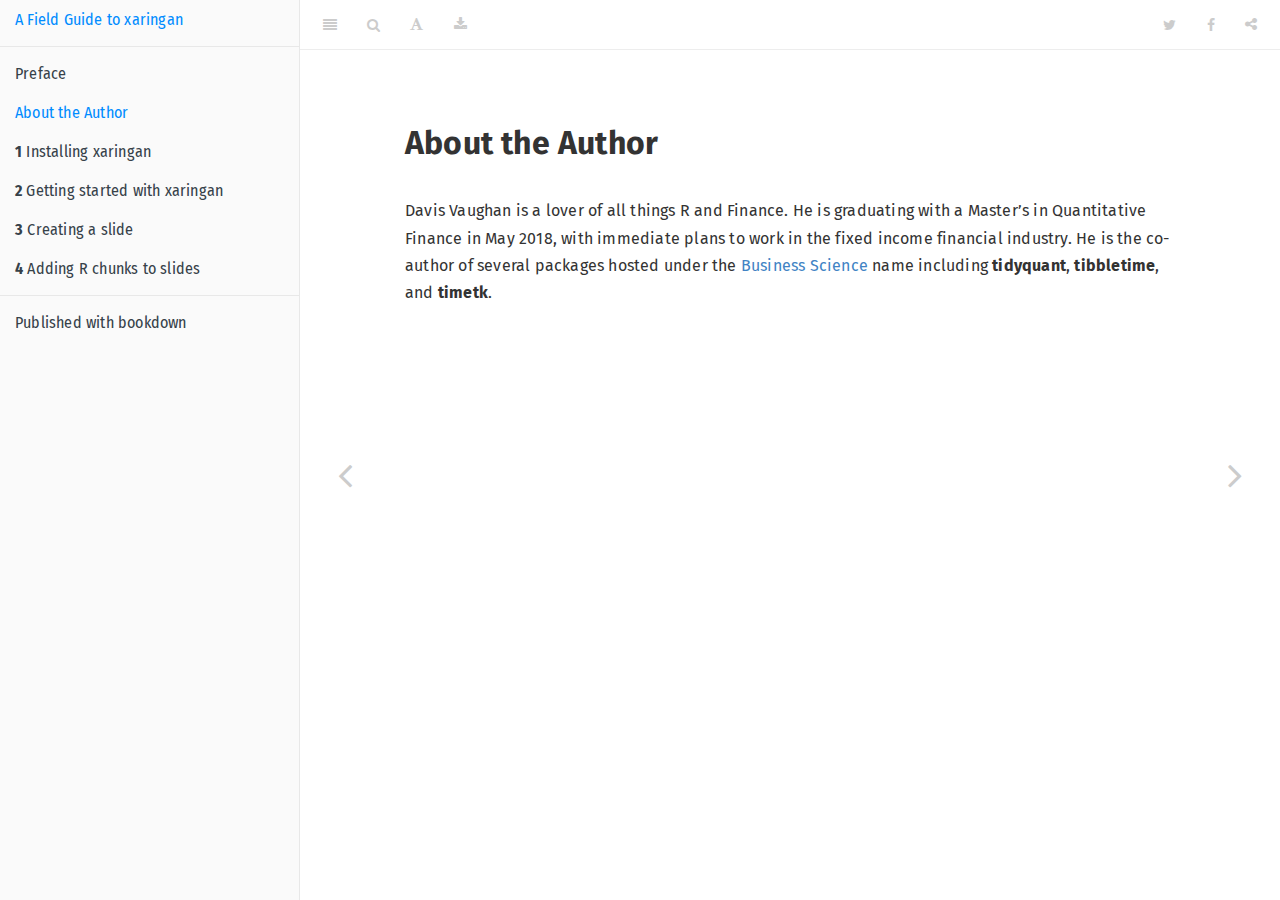
==== commit 480ba30f: "1-4" ====
--- a/_book/about-the-author.html
+++ b/_book/about-the-author.html
@@ -33,7 +33,7 @@
   
   
 <link rel="prev" href="index.html">
-<link rel="next" href="getting-started-with-xaringan.html">
+<link rel="next" href="installing-xaringan.html">
 <script src="libs/jquery-2.2.3/jquery.min.js"></script>
 <link href="libs/gitbook-2.6.7/css/style.css" rel="stylesheet" />
 <link href="libs/gitbook-2.6.7/css/plugin-bookdown.css" rel="stylesheet" />
@@ -49,6 +49,71 @@
 
 
 
+<style type="text/css">
+a.sourceLine { display: inline-block; line-height: 1.25; }
+a.sourceLine { pointer-events: none; color: inherit; text-decoration: inherit; }
+a.sourceLine:empty { height: 1.2em; position: absolute; }
+.sourceCode { overflow: visible; }
+code.sourceCode { white-space: pre; position: relative; }
+div.sourceCode { margin: 1em 0; }
+pre.sourceCode { margin: 0; }
+@media screen {
+div.sourceCode { overflow: auto; }
+}
+@media print {
+code.sourceCode { white-space: pre-wrap; }
+a.sourceLine { text-indent: -1em; padding-left: 1em; }
+}
+pre.numberSource a.sourceLine
+  { position: relative; }
+pre.numberSource a.sourceLine:empty
+  { position: absolute; }
+pre.numberSource a.sourceLine::before
+  { content: attr(data-line-number);
+    position: absolute; left: -5em; text-align: right; vertical-align: baseline;
+    border: none; pointer-events: all;
+    -webkit-touch-callout: none; -webkit-user-select: none;
+    -khtml-user-select: none; -moz-user-select: none;
+    -ms-user-select: none; user-select: none;
+    padding: 0 4px; width: 4em;
+    color: #aaaaaa;
+  }
+pre.numberSource { margin-left: 3em; border-left: 1px solid #aaaaaa;  padding-left: 4px; }
+div.sourceCode
+  {  }
+@media screen {
+a.sourceLine::before { text-decoration: underline; }
+}
+code span.al { color: #ff0000; font-weight: bold; } /* Alert */
+code span.an { color: #60a0b0; font-weight: bold; font-style: italic; } /* Annotation */
+code span.at { color: #7d9029; } /* Attribute */
+code span.bn { color: #40a070; } /* BaseN */
+code span.bu { } /* BuiltIn */
+code span.cf { color: #007020; font-weight: bold; } /* ControlFlow */
+code span.ch { color: #4070a0; } /* Char */
+code span.cn { color: #880000; } /* Constant */
+code span.co { color: #60a0b0; font-style: italic; } /* Comment */
+code span.cv { color: #60a0b0; font-weight: bold; font-style: italic; } /* CommentVar */
+code span.do { color: #ba2121; font-style: italic; } /* Documentation */
+code span.dt { color: #902000; } /* DataType */
+code span.dv { color: #40a070; } /* DecVal */
+code span.er { color: #ff0000; font-weight: bold; } /* Error */
+code span.ex { } /* Extension */
+code span.fl { color: #40a070; } /* Float */
+code span.fu { color: #06287e; } /* Function */
+code span.im { } /* Import */
+code span.in { color: #60a0b0; font-weight: bold; font-style: italic; } /* Information */
+code span.kw { color: #007020; font-weight: bold; } /* Keyword */
+code span.op { color: #666666; } /* Operator */
+code span.ot { color: #007020; } /* Other */
+code span.pp { color: #bc7a00; } /* Preprocessor */
+code span.sc { color: #4070a0; } /* SpecialChar */
+code span.ss { color: #bb6688; } /* SpecialString */
+code span.st { color: #4070a0; } /* String */
+code span.va { color: #19177c; } /* Variable */
+code span.vs { color: #4070a0; } /* VerbatimString */
+code span.wa { color: #60a0b0; font-weight: bold; font-style: italic; } /* Warning */
+</style>
 
 <link rel="stylesheet" href="style.css" type="text/css" />
 </head>
@@ -68,10 +133,29 @@
 <li class="divider"></li>
 <li class="chapter" data-level="" data-path="index.html"><a href="index.html"><i class="fa fa-check"></i>Preface</a></li>
 <li class="chapter" data-level="" data-path="about-the-author.html"><a href="about-the-author.html"><i class="fa fa-check"></i>About the Author</a></li>
-<li class="chapter" data-level="1" data-path="getting-started-with-xaringan.html"><a href="getting-started-with-xaringan.html"><i class="fa fa-check"></i><b>1</b> Getting started with xaringan</a><ul>
-<li class="chapter" data-level="1.1" data-path="getting-started-with-xaringan.html"><a href="getting-started-with-xaringan.html#problem"><i class="fa fa-check"></i><b>1.1</b> Problem</a></li>
-<li class="chapter" data-level="1.2" data-path="getting-started-with-xaringan.html"><a href="getting-started-with-xaringan.html#solution"><i class="fa fa-check"></i><b>1.2</b> Solution</a></li>
-<li class="chapter" data-level="1.3" data-path="getting-started-with-xaringan.html"><a href="getting-started-with-xaringan.html#discussion"><i class="fa fa-check"></i><b>1.3</b> Discussion</a></li>
+<li class="chapter" data-level="1" data-path="installing-xaringan.html"><a href="installing-xaringan.html"><i class="fa fa-check"></i><b>1</b> Installing xaringan</a><ul>
+<li class="chapter" data-level="1.1" data-path="installing-xaringan.html"><a href="installing-xaringan.html#problem"><i class="fa fa-check"></i><b>1.1</b> Problem</a></li>
+<li class="chapter" data-level="1.2" data-path="installing-xaringan.html"><a href="installing-xaringan.html#companion-deck"><i class="fa fa-check"></i><b>1.2</b> Companion Deck</a></li>
+<li class="chapter" data-level="1.3" data-path="installing-xaringan.html"><a href="installing-xaringan.html#solution"><i class="fa fa-check"></i><b>1.3</b> Solution</a></li>
+<li class="chapter" data-level="1.4" data-path="installing-xaringan.html"><a href="installing-xaringan.html#discussion"><i class="fa fa-check"></i><b>1.4</b> Discussion</a></li>
+</ul></li>
+<li class="chapter" data-level="2" data-path="getting-started-with-xaringan.html"><a href="getting-started-with-xaringan.html"><i class="fa fa-check"></i><b>2</b> Getting started with xaringan</a><ul>
+<li class="chapter" data-level="2.1" data-path="getting-started-with-xaringan.html"><a href="getting-started-with-xaringan.html#problem-1"><i class="fa fa-check"></i><b>2.1</b> Problem</a></li>
+<li class="chapter" data-level="2.2" data-path="getting-started-with-xaringan.html"><a href="getting-started-with-xaringan.html#companion-deck-1"><i class="fa fa-check"></i><b>2.2</b> Companion Deck</a></li>
+<li class="chapter" data-level="2.3" data-path="getting-started-with-xaringan.html"><a href="getting-started-with-xaringan.html#solution-1"><i class="fa fa-check"></i><b>2.3</b> Solution</a></li>
+<li class="chapter" data-level="2.4" data-path="getting-started-with-xaringan.html"><a href="getting-started-with-xaringan.html#discussion-1"><i class="fa fa-check"></i><b>2.4</b> Discussion</a></li>
+</ul></li>
+<li class="chapter" data-level="3" data-path="creating-a-slide.html"><a href="creating-a-slide.html"><i class="fa fa-check"></i><b>3</b> Creating a slide</a><ul>
+<li class="chapter" data-level="3.1" data-path="creating-a-slide.html"><a href="creating-a-slide.html#problem-2"><i class="fa fa-check"></i><b>3.1</b> Problem</a></li>
+<li class="chapter" data-level="3.2" data-path="creating-a-slide.html"><a href="creating-a-slide.html#companion-deck-2"><i class="fa fa-check"></i><b>3.2</b> Companion Deck</a></li>
+<li class="chapter" data-level="3.3" data-path="creating-a-slide.html"><a href="creating-a-slide.html#solution-2"><i class="fa fa-check"></i><b>3.3</b> Solution</a></li>
+<li class="chapter" data-level="3.4" data-path="creating-a-slide.html"><a href="creating-a-slide.html#discussion-2"><i class="fa fa-check"></i><b>3.4</b> Discussion</a></li>
+</ul></li>
+<li class="chapter" data-level="4" data-path="adding-r-chunks-to-slides.html"><a href="adding-r-chunks-to-slides.html"><i class="fa fa-check"></i><b>4</b> Adding R chunks to slides</a><ul>
+<li class="chapter" data-level="4.1" data-path="adding-r-chunks-to-slides.html"><a href="adding-r-chunks-to-slides.html#problem-3"><i class="fa fa-check"></i><b>4.1</b> Problem</a></li>
+<li class="chapter" data-level="4.2" data-path="adding-r-chunks-to-slides.html"><a href="adding-r-chunks-to-slides.html#companion-deck-3"><i class="fa fa-check"></i><b>4.2</b> Companion Deck</a></li>
+<li class="chapter" data-level="4.3" data-path="adding-r-chunks-to-slides.html"><a href="adding-r-chunks-to-slides.html#solution-3"><i class="fa fa-check"></i><b>4.3</b> Solution</a></li>
+<li class="chapter" data-level="4.4" data-path="adding-r-chunks-to-slides.html"><a href="adding-r-chunks-to-slides.html#discussion-3"><i class="fa fa-check"></i><b>4.4</b> Discussion</a></li>
 </ul></li>
 <li class="divider"></li>
 <li><a href="https://github.com/rstudio/bookdown" target="blank">Published with bookdown</a></li>
@@ -108,7 +192,7 @@
         </div>
       </div>
 <a href="index.html" class="navigation navigation-prev " aria-label="Previous page"><i class="fa fa-angle-left"></i></a>
-<a href="getting-started-with-xaringan.html" class="navigation navigation-next " aria-label="Next page"><i class="fa fa-angle-right"></i></a>
+<a href="installing-xaringan.html" class="navigation navigation-next " aria-label="Next page"><i class="fa fa-angle-right"></i></a>
     </div>
   </div>
 <script src="libs/gitbook-2.6.7/js/app.min.js"></script>
@@ -143,7 +227,7 @@
 },
 "download": ["xaringanrecipes.pdf", "xaringanrecipes.epub"],
 "toc": {
-"collapse": "subsection"
+"collapse": "section"
 }
 });
 });
